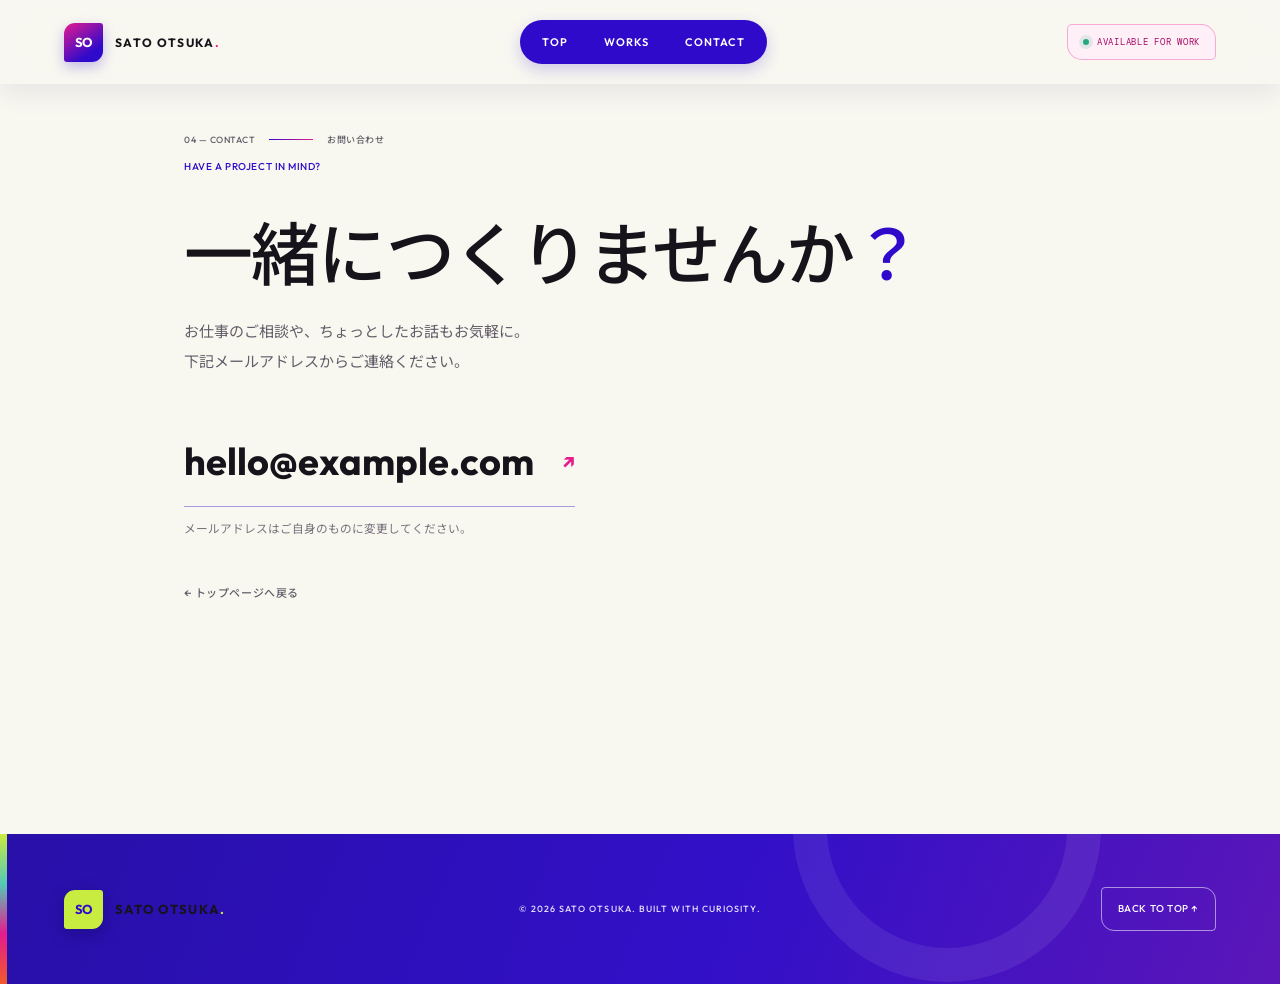
==== contact.html @ aab1e9a5 "newest" ====
<!DOCTYPE html><html lang="ja"><head><meta charset="UTF-8"><meta name="viewport" content="width=device-width, initial-scale=1.0"><meta name="theme-color" content="#111212"><meta name="description" content="SATO OTSUKAへのお問い合わせ。"><title>CONTACT — SATO OTSUKA</title><link rel="preconnect" href="https://fonts.googleapis.com"><link rel="preconnect" href="https://fonts.gstatic.com" crossorigin><link href="https://fonts.googleapis.com/css2?family=Outfit:wght@300;400;500;600;700&family=DM+Mono:wght@400;500&family=Manrope:wght@400;500;600;700;800&family=Noto+Sans+JP:wght@300;400;500;600;700&display=swap" rel="stylesheet"><link rel="stylesheet" href="style.css"><script src="script.js" defer></script><link rel="icon" type="image/svg+xml" href="favicon.svg"></head><body class="subpage" id="top"><header class="topbar"><a class="brand" href="index.html"><span class="brand-icon" aria-hidden="true">SO</span><span>SATO OTSUKA<span class="brand-dot">.</span></span></a><nav aria-label="メインナビゲーション"><a href="index.html#top">TOP</a><a href="works.html">WORKS</a><a href="contact.html" aria-current="page">CONTACT</a></nav><a class="availability" href="contact.html"><i></i> AVAILABLE FOR WORK</a><button class="menu-toggle" aria-label="メニューを開く" aria-expanded="false"><span></span><span></span></button></header><main><section class="contact-page section-pad"><div class="section-kicker"><span>04 — CONTACT</span><span class="kicker-line"></span><span>お問い合わせ</span></div><p class="eyebrow">HAVE A PROJECT IN MIND?</p><h1>一緒につくりませんか<span class="accent-word">？</span></h1><p class="sub-lead">お仕事のご相談や、ちょっとしたお話もお気軽に。<br>下記メールアドレスからご連絡ください。</p><a class="contact-email" href="mailto:hello@example.com">hello@example.com <span>↗</span></a><small class="contact-note">メールアドレスはご自身のものに変更してください。</small><a class="back-link" href="index.html">← トップページへ戻る</a></section></main><footer><a class="brand" href="index.html"><span class="brand-icon" aria-hidden="true">SO</span><span>SATO OTSUKA<span class="brand-dot">.</span></span></a><p>© <span id="year">2026</span> SATO OTSUKA. BUILT WITH CURIOSITY.</p><a class="back-top" href="#top">BACK TO TOP ↑</a></footer></body></html>
---- style.css ----
@charset "UTF-8";

:root {
  --ink: #111212;
  --paper: #f3f2ee;
  --muted: #858784;
  --line: rgba(255, 255, 255, 0.14);
  --lime: #b7d85a;
  --mono: "DM Mono", monospace;
  --sans: "Manrope", "Noto Sans JP", sans-serif;
}

* {
  box-sizing: border-box;
}

html {
  scroll-behavior: smooth;
  scroll-padding-top: 88px;
}

body {
  margin: 0;
  background: var(--ink);
  color: #f5f4f0;
  font-family: var(--sans);
  font-size: 14px;
  -webkit-font-smoothing: antialiased;
}

a {
  color: inherit;
  text-decoration: none;
}

button {
  font: inherit;
}

.loader {
  position: fixed;
  inset: 0;
  z-index: 20;
  background: #101111;
  display: flex;
  flex-direction: column;
  align-items: center;
  justify-content: center;
  transition:
    transform 0.8s cubic-bezier(0.76, 0, 0.24, 1),
    visibility 0.8s;
}

.loader.done {
  transform: translateY(-100%);
  visibility: hidden;
}

.loader-mark {
  font-size: 42px;
  font-weight: 800;
  letter-spacing: -4px;
}

.loader-mark span,
.brand-dot {
  color: var(--lime);
}

.loader-line {
  width: 150px;
  height: 1px;
  background: #383a38;
  margin: 22px 0 14px;
  overflow: hidden;
}

.loader-line i {
  display: block;
  width: 0;
  height: 100%;
  background: var(--lime);
  animation: loadline 1.1s ease forwards;
}

.loader p,
.eyebrow,
.section-kicker,
.hero-meta,
.art-label,
.skill-category,
.skill-level,
footer p,
footer .back-top {
  font-family: var(--mono);
  font-size: 10px;
  letter-spacing: 0.1em;
  color: #929590;
}

@keyframes loadline {
  to {
    width: 100%;
  }
}

.topbar {
  height: 76px;
  padding: 0 5.3%;
  display: flex;
  align-items: center;
  justify-content: space-between;
  border-bottom: 1px solid var(--line);
  position: sticky;
  top: 0;
  background: rgba(17, 18, 18, 0.83);
  backdrop-filter: blur(16px);
  z-index: 10;
}

.brand {
  display: flex;
  align-items: center;
  gap: 11px;
  font-size: 11px;
  font-weight: 700;
  letter-spacing: 0.09em;
}

.brand-icon {
  width: 27px;
  height: 27px;
  display: grid;
  place-items: center;
  border: 1px solid #70736e;
  border-radius: 50%;
  font-family: var(--mono);
  font-size: 13px;
}

.topbar nav {
  display: flex;
  gap: 34px;
}

.topbar nav a {
  font: 10px var(--mono);
  letter-spacing: 0.08em;
  color: #b5b6b2;
  transition: color 0.2s;
}

.topbar nav a:hover,
.text-link:hover {
  color: var(--lime);
}

.availability,
.subpage .availability {
  font: 9px var(--mono);
  letter-spacing: 0.08em;
  color: #c4c6c1;
}

.availability i {
  display: inline-block;
  width: 6px;
  height: 6px;
  margin-right: 8px;
  border-radius: 50%;
  background: #b5d75d;
  box-shadow: 0 0 12px #b5d75d;
}

.menu-toggle {
  display: none;
  background: none;
  border: 0;
}

.hero {
  min-height: 670px;
  height: calc(100svh - 76px);
  max-height: 850px;
  position: relative;
  overflow: hidden;
  display: flex;
  align-items: center;
  padding: 0 10.5%;
}

.hero-grid {
  position: absolute;
  inset: 0 0 0 48%;
  opacity: 0.25;
  background-image:
    linear-gradient(rgba(255, 255, 255, 0.08) 1px, transparent 1px),
    linear-gradient(90deg, rgba(255, 255, 255, 0.08) 1px, transparent 1px);
  background-size: 60px 60px;
  mask-image: linear-gradient(90deg, transparent, black 60%);
}

.hero-copy {
  position: relative;
  z-index: 2;
  width: 55%;
  padding-bottom: 24px;
}

.eyebrow {
  display: flex;
  align-items: center;
  gap: 12px;
  color: #a3a59f;
}

.eyebrow-line {
  width: 26px;
  height: 1px;
  background: var(--lime);
}

h1 {
  font-size: clamp(48px, 7vw, 88px);
  line-height: 1.22;
  letter-spacing: -0.075em;
  margin: 28px 0 20px;
  font-weight: 600;
}

.gradient-text {
  background: linear-gradient(
    110deg,
    #fff 0%,
    #aab2bc 30%,
    #6a8bff 53%,
    #eff5ff 68%,
    #aab0b2 82%,
    #fff
  );
  background-clip: text;
  color: transparent;
  filter: drop-shadow(0 4px 24px #7594ff33);
}

.hero-lead {
  font-size: 14px;
  color: #a4a6a1;
  line-height: 2.1;
  margin: 0 0 30px;
}

.hero-actions {
  display: flex;
  align-items: center;
  gap: 26px;
}

.button {
  min-height: 48px;
  padding: 0 21px;
  display: inline-flex;
  align-items: center;
  justify-content: center;
  gap: 28px;
  font-size: 12px;
  font-weight: 700;
  transition:
    transform 0.25s,
    background 0.25s;
}

.button:hover {
  transform: translateY(-3px);
}

.button-light {
  background: #f1f0eb;
  color: #151616;
}

.button span,
.arrow-link span,
.all-works span {
  font-size: 16px;
}

.text-link {
  font-size: 11px;
  color: #d3d4cf;
}

.text-link span {
  margin-left: 8px;
  color: var(--lime);
}

.hero-meta {
  display: flex;
  align-items: center;
  gap: 15px;
  margin-top: 75px;
  font-size: 8px;
}

.meta-rule {
  height: 1px;
  width: 34px;
  background: #4e504d;
}

.hero-meta b {
  color: var(--lime);
  font-size: 14px;
  margin-left: 6px;
}

.hero-art {
  position: absolute;
  right: 8%;
  top: 50%;
  transform: translateY(-50%);
  width: min(42vw, 520px);
  height: min(42vw, 520px);
  min-width: 340px;
  min-height: 340px;
}

.chrome-sphere {
  position: absolute;
  inset: 16%;
  border-radius: 48% 52% 51% 49%;
  background: radial-gradient(
    ellipse at 31% 23%,
    #fff 0,
    #dbe2e9 5%,
    #64707b 10%,
    #20272c 18%,
    #7c8792 25%,
    #f6f7f4 28%,
    #77848b 31%,
    #252a2c 39%,
    #111516 47%,
    #737c80 51%,
    #e9e9e3 55%,
    #7f8989 58%,
    #222827 67%,
    #080a0a 74%,
    #4f5b62 79%,
    #d2d9dc 85%,
    #525e68 92%,
    #101415 100%
  );
  box-shadow:
    inset -28px -35px 56px #000b,
    inset 12px 8px 20px #fff8,
    0 30px 90px #000b,
    0 0 90px #7d94cc26;
  transform: rotate(-18deg);
  animation: float 7s ease-in-out infinite;
}

.sphere-shine {
  position: absolute;
  left: 12%;
  top: 13%;
  width: 42%;
  height: 11%;
  border-radius: 50%;
  background: linear-gradient(90deg, transparent, #fff, transparent);
  filter: blur(8px);
  transform: rotate(-24deg);
}

.sphere-shadow {
  position: absolute;
  width: 62%;
  height: 28%;
  left: 20%;
  bottom: 14%;
  background: #030404;
  filter: blur(24px);
  border-radius: 50%;
}

.sphere-glint {
  position: absolute;
  left: 22%;
  top: 29%;
  width: 18%;
  height: 4%;
  background: #fff;
  filter: blur(8px);
  border-radius: 50%;
  transform: rotate(-35deg);
}

.orbit {
  position: absolute;
  inset: 7%;
  border: 1px solid #dbe3f036;
  border-radius: 50%;
  transform: rotate(-32deg) scaleY(0.45);
}

.orbit-two {
  inset: 20%;
  transform: rotate(54deg) scaleY(0.5);
  border-color: #c7dc8540;
}

.art-label {
  position: absolute;
  font-size: 8px;
}

.art-label span {
  color: #747872;
}

.label-top {
  top: 13%;
  left: 3%;
}

.label-bottom {
  bottom: 14%;
  right: 0;
  line-height: 1.7;
  color: #e9eae6;
}

.label-bottom span {
  color: var(--lime);
  font-size: 18px;
  margin-left: 8px;
}

.art-cross {
  position: absolute;
  right: 12%;
  top: 22%;
  color: var(--lime);
  font-size: 18px;
}

.hero-index {
  position: absolute;
  right: 5.4%;
  bottom: 38px;
  color: #eee;
  font: 11px var(--mono);
}

.hero-index span {
  color: #686b67;
}

.section-pad {
  padding: 112px 10.5%;
}

.intro {
  background: var(--paper);
  color: #171918;
}

.section-kicker {
  display: flex;
  align-items: center;
  gap: 14px;
  color: #70736e;
  font-size: 9px;
}

.kicker-line {
  height: 1px;
  background: #c5c6c0;
  width: 44px;
}

.intro-layout {
  display: grid;
  grid-template-columns: 1.25fr 0.75fr;
  gap: 8%;
  align-items: end;
  margin-top: 55px;
}

.intro h2,
.skills h2 {
  font-size: clamp(34px, 5vw, 60px);
  letter-spacing: -0.065em;
  line-height: 1.4;
  font-weight: 600;
  margin: 0;
}

.accent-word {
  color: #647f1c;
}

.intro-text {
  max-width: 380px;
  color: #646761;
  line-height: 2.1;
  font-size: 13px;
}

.intro-text p {
  margin: 0 0 22px;
}

.intro-text strong {
  color: #191a18;
}

.arrow-link {
  color: #191a18;
  font-size: 11px;
  font-weight: 700;
  border-bottom: 1px solid #a8aaa2;
  padding-bottom: 10px;
  display: inline-flex;
  gap: 35px;
}

.stats {
  display: flex;
  align-items: flex-end;
  gap: 9%;
  margin-top: 76px;
  padding-top: 25px;
  border-top: 1px solid #d4d5cf;
}

.stats div {
  display: flex;
  flex-direction: column;
  gap: 7px;
}

.stats strong {
  font-size: 36px;
  font-weight: 500;
  letter-spacing: -0.07em;
}

.stats strong span {
  color: #91ae36;
  font-size: 24px;
}

.stats small {
  font: 9px var(--mono);
  letter-spacing: 0.06em;
  color: #777a73;
}

.stats > p {
  font-size: 10px;
  color: #858780;
  line-height: 1.8;
  margin: 0 0 2px auto;
}

.works {
  background: #171919;
}

.section-heading {
  display: flex;
  align-items: end;
  justify-content: space-between;
  margin: 50px 0 32px;
}

.section-heading h2 {
  font-weight: 500;
  letter-spacing: -0.07em;
  font-size: clamp(36px, 5vw, 57px);
  margin: 0;
}

.section-heading .accent-word {
  color: var(--lime);
}

.section-heading p {
  font-size: 11px;
  color: #979a94;
  margin: 0 0 10px;
}

.work-visual {
  position: relative;
  display: block;
  overflow: hidden;
  background: #30343a;
  height: 260px;
  isolation: isolate;
}

.visual-blue {
  background: linear-gradient(130deg, #14295b, #5875e0 52%, #bbc5dc);
}

.visual-pink {
  background: linear-gradient(135deg, #c73970, #e97598 55%, #f5c0c5);
}

.visual-green {
  background: linear-gradient(135deg, #465727, #a3bd54 55%, #d2dcac);
}

.visual-caption {
  position: absolute;
  left: 23px;
  bottom: 20px;
  font-size: 11px;
  line-height: 1.7;
  color: #ffffffd9;
  z-index: 2;
}

.visual-caption small {
  font: 9px var(--mono);
  opacity: 0.72;
}

.visual-number {
  position: absolute;
  top: 20px;
  left: 22px;
  font: 10px var(--mono);
  color: #fff9;
}

.open-icon {
  position: absolute;
  right: 18px;
  top: 17px;
  width: 34px;
  height: 34px;
  border: 1px solid #ffffff8a;
  border-radius: 50%;
  display: grid;
  place-items: center;
  z-index: 4;
  transition:
    background 0.2s,
    color 0.2s;
}

.work-visual:hover .open-icon {
  background: #fff;
  color: #171919;
}

.visual-orbit {
  position: absolute;
  left: 43%;
  top: 50%;
  width: 330px;
  height: 330px;
  border: 1px solid #ffffff72;
  border-radius: 50%;
  transform: translate(-50%, -50%);
}

.visual-shape {
  position: absolute;
  left: 43%;
  top: 50%;
  border-radius: 50%;
  transform: translate(-50%, -50%);
  transition: transform 0.5s;
}

.shape-a {
  width: 210px;
  height: 210px;
  background: radial-gradient(
    circle at 32% 25%,
    #fff,
    #acc6ff 9%,
    #536aa5 18%,
    #111c44 47%,
    #293c73 68%,
    #fff 71%,
    #192448 78%,
    #080d1e
  );
  box-shadow: 0 30px 45px #0b113c99;
}

.shape-b {
  width: 68px;
  height: 68px;
  left: 60%;
  top: 35%;
  background: radial-gradient(
    circle at 30% 25%,
    #fff,
    #adc1ff 14%,
    #1b2547 45%,
    #080b12 75%
  );
  box-shadow: 0 10px 28px #10182d;
}

.work-visual:hover .shape-a {
  transform: translate(-50%, -50%) rotate(10deg) scale(1.06);
}

.visual-window {
  position: absolute;
  left: 50%;
  top: 50%;
  width: 56%;
  height: 65%;
  background: #f4eee9;
  transform: translate(-50%, -50%) rotate(-5deg);
  box-shadow: 0 20px 45px #57183255;
  transition: transform 0.4s;
}

.work-visual:hover .visual-window {
  transform: translate(-50%, -52%) rotate(-1deg);
}

.window-bar {
  height: 23px;
  background: #e9e3dd;
  display: flex;
  gap: 5px;
  align-items: center;
  padding: 0 10px;
}

.window-bar i {
  width: 5px;
  height: 5px;
  border-radius: 50%;
  background: #d3758e;
}

.window-content {
  height: calc(100% - 23px);
  display: grid;
  place-items: center;
  color: #1a1a1a;
  font-weight: 800;
  font-size: clamp(18px, 4vw, 38px);
  line-height: 0.95;
  letter-spacing: -0.08em;
}

.window-star {
  color: #ea3c7a;
  margin-left: 8px;
}

.visual-rings {
  position: absolute;
  inset: 0;
  display: grid;
  place-items: center;
}

.visual-rings i {
  position: absolute;
  width: 190px;
  height: 190px;
  border: 1px solid #f8fce5a8;
  border-radius: 50%;
  transition: transform 0.5s;
}

.visual-rings i:nth-child(2) {
  width: 145px;
  height: 145px;
  border-color: #f7ffd6;
  transform: rotate(45deg) scaleY(0.65);
  background: linear-gradient(135deg, #e8efcf38, #29371721);
}

.visual-rings i:nth-child(3) {
  width: 75px;
  height: 75px;
  background: radial-gradient(
    circle at 30% 20%,
    #f5ffd8,
    #9aaf5c 25%,
    #3f5029 63%,
    #11170c
  );
  box-shadow: 0 14px 30px #26331966;
}

.work-visual:hover .visual-rings i:first-child {
  transform: rotate(30deg) scale(1.1);
}

.work-info {
  padding-top: 16px;
  display: flex;
  align-items: flex-start;
  justify-content: space-between;
  gap: 20px;
}

.work-info h3 {
  font-size: 14px;
  font-weight: 500;
  margin: 0 0 7px;
}

.work-info p {
  font-size: 10px;
  color: #92958f;
  margin: 0;
  line-height: 1.7;
}

.tags {
  display: flex;
  flex-wrap: wrap;
  gap: 5px;
  justify-content: flex-end;
}

.tags span {
  border: 1px solid #404340;
  border-radius: 20px;
  padding: 5px 9px;
  color: #a7aaa4;
  font: 8px var(--mono);
}

.all-works {
  margin: 55px auto 0;
  display: flex;
  justify-content: center;
  gap: 35px;
  align-items: center;
  border: 1px solid #424541;
  width: max-content;
  padding: 15px 22px;
  font-size: 11px;
  transition: background 0.2s;
}

.all-works:hover {
  background: #252826;
}

.all-works span {
  color: var(--lime);
}

.skills {
  background: #efeee9;
  color: #171918;
}

.skills-layout {
  display: grid;
  grid-template-columns: 0.8fr 1.2fr;
  gap: 10%;
  margin-top: 55px;
}

.skills h2 {
  position: sticky;
  top: 120px;
  align-self: start;
}

.skills h2 .accent-word {
  color: #708d25;
}

.skills-note {
  font-size: 11px;
  color: #777a73;
  margin: 0 0 20px;
}

.skill-row {
  display: grid;
  grid-template-columns: 100px 1fr auto;
  align-items: center;
  gap: 12px;
  padding: 18px 0;
  border-top: 1px solid #d4d5ce;
}

.skill-category {
  font-size: 9px;
  color: #62655f;
}

.skill-items {
  font-size: 12px;
}

.skill-items i {
  color: #96ae55;
  font-style: normal;
  padding: 0 5px;
}

.skill-level {
  font-size: 9px;
  color: #8a8d84;
}

.timeline-title {
  font-size: 11px;
  font-weight: 700;
  margin: 42px 0 0;
  padding-bottom: 14px;
  border-bottom: 1px solid #c5c7bf;
}

.timeline > div {
  display: grid;
  grid-template-columns: 130px 1fr;
  padding: 17px 0;
  border-bottom: 1px solid #d4d5ce;
}

.timeline time {
  font: 9px var(--mono);
  color: #75796f;
}

.timeline p {
  font-size: 11px;
  margin: 0;
}

.contact {
  position: relative;
  overflow: hidden;
  background: #d9ed93;
  color: #171919;
  min-height: 460px;
}

.contact .section-kicker {
  color: #596b2c;
}

.contact .kicker-line {
  background: #a6bd62;
}

.contact-inner {
  position: relative;
  z-index: 1;
  text-align: center;
  padding: 58px 0 15px;
}

.contact-inner .eyebrow {
  justify-content: center;
  color: #65743e;
}

.contact h2 {
  font-size: clamp(32px, 5.5vw, 62px);
  letter-spacing: -0.065em;
  margin: 20px 0 12px;
  font-weight: 600;
}

.contact .accent-word {
  color: #647c25;
}

.contact-inner > p:not(.eyebrow) {
  font-size: 12px;
  color: #5e6943;
  margin-bottom: 28px;
}

.contact .button {
  background: #171919;
  color: white;
}

.contact-inner small {
  display: block;
  margin: 13px 0;
  color: #727e52;
  font: 9px var(--mono);
}

.contact-glow {
  position: absolute;
  width: 500px;
  height: 500px;
  border-radius: 50%;
  background: radial-gradient(circle, #fff9d254, transparent 65%);
  left: 50%;
  top: 40%;
  transform: translate(-50%, -50%);
}

.contact-spark {
  position: absolute;
  right: 12%;
  top: 20%;
  font-size: 60px;
  color: #a2ba5b;
  opacity: 0.7;
}

footer {
  min-height: 88px;
  padding: 0 5.3%;
  display: flex;
  align-items: center;
  justify-content: space-between;
  background: #111212;
}

footer p {
  font-size: 8px;
}

footer .back-top {
  font-size: 9px;
}

.reveal {
  opacity: 0;
  transform: translateY(20px);
  transition:
    opacity 0.7s ease,
    transform 0.7s cubic-bezier(0.2, 0.7, 0.2, 1);
}

.reveal.visible {
  opacity: 1;
  transform: translateY(0);
}

.hero-copy .reveal:nth-child(2) {
  transition-delay: 0.08s;
}

.hero-copy .reveal:nth-child(3) {
  transition-delay: 0.16s;
}

.hero-copy .reveal:nth-child(4) {
  transition-delay: 0.23s;
}

.hero-copy .reveal:nth-child(5) {
  transition-delay: 0.3s;
}

@keyframes float {
  0%,
  100% {
    transform: rotate(-18deg) translateY(0);
  }

  50% {
    transform: rotate(-14deg) translateY(-15px);
  }
}

@media (max-width: 800px) {
  .topbar {
    height: 66px;
    padding: 0 6%;
  }

  .topbar nav {
    gap: 18px;
  }

  .availability {
    display: none;
  }

  .hero {
    padding: 0 7%;
    min-height: 640px;
    height: auto;
  }

  .hero-copy {
    width: 70%;
  }

  .hero-art {
    right: -7%;
    opacity: 0.75;
    width: 48vw;
    height: 48vw;
    min-width: 300px;
    min-height: 300px;
  }

  .hero-grid {
    inset: 0 0 0 35%;
  }

  .section-pad {
    padding: 85px 7%;
  }

  .intro-layout {
    gap: 5%;
  }

  .stats {
    gap: 6%;
  }

  .skills-layout {
    gap: 6%;
  }
}

@media (max-width: 600px) {
  html {
    scroll-padding-top: 66px;
  }

  .topbar nav {
    display: none;
    position: absolute;
    left: 0;
    right: 0;
    top: 65px;
    padding: 22px 7%;
    background: #171919;
    border-bottom: 1px solid var(--line);
    flex-direction: column;
    gap: 24px;
  }

  .topbar nav.open {
    display: flex;
  }

  .topbar nav a {
    font-size: 12px;
  }

  .menu-toggle {
    display: flex;
    flex-direction: column;
    gap: 6px;
    padding: 10px;
  }

  .menu-toggle span {
    width: 20px;
    height: 1px;
    background: #eee;
  }

  .hero {
    min-height: 720px;
    align-items: flex-start;
    padding: 100px 7% 0;
  }

  .hero-copy {
    width: 100%;
    z-index: 2;
  }

  .hero h1 {
    font-size: 52px;
  }

  .hero-lead {
    font-size: 12px;
  }

  .hero-art {
    width: 310px;
    height: 310px;
    min-width: 0;
    min-height: 0;
    right: -15px;
    top: auto;
    bottom: 25px;
    transform: none;
    opacity: 0.8;
  }

  .hero-meta {
    margin-top: 43px;
  }

  .hero-index {
    bottom: 24px;
    right: 7%;
  }

  .section-pad {
    padding: 72px 7%;
  }

  .intro-layout,
  .skills-layout {
    grid-template-columns: 1fr;
    gap: 26px;
    margin-top: 38px;
  }

  .intro h2,
  .skills h2 {
    font-size: 40px;
  }

  .intro-text {
    font-size: 12px;
  }

  .stats {
    gap: 0;
    justify-content: space-between;
    margin-top: 48px;
  }

  .stats strong {
    font-size: 29px;
  }

  .stats small {
    font-size: 7px;
  }

  .stats > p {
    display: none;
  }

  .section-heading {
    align-items: flex-start;
    flex-direction: column;
    gap: 8px;
    margin: 38px 0 25px;
  }

  .section-heading h2 {
    font-size: 42px;
  }

  .work-visual {
    height: 270px;
  }

  .work-info {
    flex-direction: column;
    gap: 12px;
  }

  .tags {
    justify-content: flex-start;
  }

  .all-works {
    margin-top: 38px;
  }

  .skills h2 {
    position: static;
  }

  .skill-row {
    grid-template-columns: 78px 1fr auto;
    gap: 6px;
  }

  .skill-items {
    font-size: 10px;
  }

  .timeline > div {
    grid-template-columns: 105px 1fr;
  }

  .contact {
    min-height: 400px;
  }

  .contact-inner {
    padding-top: 50px;
  }

  .contact h2 {
    font-size: 36px;
  }

  .contact-spark {
    right: 7%;
    top: 10%;
    font-size: 38px;
  }

  footer {
    padding: 22px 7%;
    flex-wrap: wrap;
    gap: 12px;
  }

  footer p {
    order: 3;
    width: 100%;
    margin: 0;
  }

  footer .brand {
    font-size: 9px;
  }
}

@media (prefers-reduced-motion: reduce) {
  *,
  *::before,
  *::after {
    scroll-behavior: auto !important;
    animation-duration: 0.01ms !important;
    animation-iteration-count: 1 !important;
    transition-duration: 0.01ms !important;
  }

  .reveal {
    opacity: 1;
    transform: none;
  }
}

/* Orbiting selected work cards */
.orbit-carousel {
  position: relative;
  margin: 0 auto;
  max-width: 1000px;
  padding: 0 0 18px;
}
.orbit-stage {
  height: 470px;
  position: relative;
  perspective: 1100px;
  overflow: hidden;
  touch-action: pan-y;
  isolation: isolate;
}
.orbit-stage::before {
  content: "";
  position: absolute;
  left: 50%;
  top: 49%;
  width: min(72%, 680px);
  aspect-ratio: 1.9;
  border: 1px solid #ffffff13;
  border-radius: 50%;
  transform: translate(-50%, -50%) rotateX(67deg);
  box-shadow: 0 0 60px #8ba6ff0a;
  pointer-events: none;
}
.orbit-stage::after {
  content: "";
  position: absolute;
  left: 50%;
  top: 50%;
  width: 9px;
  height: 9px;
  border-radius: 50%;
  background: #d6e4a1;
  box-shadow: 0 0 26px #c8e785;
  transform: translate(-50%, -50%);
  pointer-events: none;
}
.orbit-card {
  position: absolute;
  left: 50%;
  top: 50%;
  width: clamp(230px, 28vw, 280px);
  margin: 0;
  transform-origin: center center;
  will-change: transform, opacity;
  transition: filter 0.3s;
}
.orbit-card .work-visual {
  height: 250px;
  border: 1px solid #ffffff32;
  box-shadow: 0 20px 50px #0008;
  border-radius: 3px;
}
.orbit-card .work-info {
  min-height: 79px;
  padding: 13px 4px 0;
}
.orbit-card .work-info h3 {
  font-size: 12px;
}
.orbit-card .work-info p {
  max-width: 210px;
  font-size: 9px;
}
.orbit-card .tags {
  gap: 4px;
}
.orbit-card .tags span {
  font-size: 7px;
  padding: 4px 7px;
  background: #17191970;
}
.orbit-card.is-front .work-visual {
  box-shadow:
    0 24px 65px #000b,
    0 0 0 1px #d6e4a144;
}
.orbit-card:not(.is-front) {
  filter: saturate(0.82) brightness(0.78);
}
.orbit-controls {
  display: flex;
  justify-content: center;
  align-items: center;
  gap: 12px;
  position: relative;
  z-index: 4;
}
.orbit-button {
  width: 38px;
  height: 38px;
  border-radius: 50%;
  border: 1px solid #4b4f49;
  background: transparent;
  color: #e8e9e5;
  font-size: 15px;
  cursor: pointer;
  transition:
    background 0.2s,
    color 0.2s,
    border-color 0.2s;
}
.orbit-button:hover,
.orbit-button:focus-visible {
  background: var(--lime);
  border-color: var(--lime);
  color: #151715;
}
.orbit-button:focus-visible {
  outline: 2px solid #fff;
  outline-offset: 3px;
}
.orbit-status {
  min-width: 210px;
  text-align: center;
  color: #d9dbd5;
  font: 10px var(--mono);
  letter-spacing: 0.08em;
}
.orbit-status i {
  color: #777b73;
  font-style: normal;
  padding: 0 6px;
}
.orbit-status b {
  display: block;
  margin-top: 5px;
  font-size: 7px;
  font-weight: 400;
  color: #80847c;
  letter-spacing: 0.1em;
}
.orbit-pause {
  font-size: 12px;
}
@media (max-width: 800px) {
  .orbit-stage {
    height: 445px;
  }
  .orbit-card {
    width: 230px;
  }
  .orbit-card .work-visual {
    height: 220px;
  }
}
@media (max-width: 600px) {
  .orbit-stage {
    height: 390px;
    margin: 0 -6%;
  }
  .orbit-card {
    width: min(68vw, 245px);
  }
  .orbit-card .work-visual {
    height: 205px;
  }
  .orbit-card .work-info {
    min-height: 74px;
    padding-top: 10px;
    display: flex;
    flex-direction: column;
    gap: 7px;
  }
  .orbit-card .tags {
    display: flex;
  }
  .orbit-card .work-info p {
    font-size: 8px;
  }
  .orbit-stage::before {
    width: 90%;
  }
  .orbit-controls {
    gap: 8px;
  }
  .orbit-button {
    width: 34px;
    height: 34px;
  }
  .orbit-status {
    min-width: 160px;
    font-size: 9px;
  }
  .orbit-status b {
    font-size: 6px;
  }
}
@media (prefers-reduced-motion: reduce) {
  .orbit-card {
    will-change: auto;
  }
}

/* Palette refresh: Klein Blue, Citric, Aquamarine, Fuchsia, Tangerine, Black, Gradient */
:root {
  --klein: #3210c8;
  --citric: #c9ef58;
  --aquamarine: #65c9bd;
  --fuchsia: #e83a9b;
  --tangerine: #f26b3a;
  --ink: #17131a;
  --paper: #fbf9f3;
  --lime: var(--citric);
  --line: rgba(23, 19, 26, 0.14);
}

body {
  background: var(--paper);
  color: var(--ink);
}
.topbar {
  background: rgba(251, 249, 243, 0.92);
  border-bottom: 1px solid rgba(50, 16, 200, 0.16);
  color: var(--ink);
}
.brand-icon {
  border-color: var(--klein);
  color: var(--klein);
}
.brand-dot,
.loader-mark span {
  color: var(--fuchsia);
}
.topbar nav a,
.availability {
  color: #55505c;
}
.topbar nav a:hover,
.text-link:hover {
  color: var(--klein);
}
.availability i {
  background: var(--aquamarine);
  box-shadow: 0 0 12px #65c9bd99;
}

.hero {
  min-height: 610px;
  height: min(76svh, 760px);
  background: linear-gradient(
    112deg,
    #f8f7f0 0%,
    #f8f7f0 44%,
    #d9f3e8 73%,
    #c9ef58 130%
  );
  color: var(--ink);
}
.hero::before {
  content: "";
  position: absolute;
  inset: 0 0 auto;
  height: 9px;
  background: linear-gradient(
    90deg,
    var(--klein) 0 17%,
    var(--citric) 17% 34%,
    var(--aquamarine) 34% 51%,
    var(--fuchsia) 51% 68%,
    var(--tangerine) 68% 85%,
    var(--ink) 85%
  );
}
.hero-grid {
  opacity: 0.28;
  background-image:
    linear-gradient(#3210c81a 1px, transparent 1px),
    linear-gradient(90deg, #3210c81a 1px, transparent 1px);
}
.eyebrow,
.hero-lead {
  color: #55505c;
}
.eyebrow-line {
  background: var(--fuchsia);
}
.gradient-text {
  background: linear-gradient(
    100deg,
    var(--klein) 0%,
    #6738d7 28%,
    var(--fuchsia) 57%,
    var(--tangerine) 78%,
    #d29c18 100%
  );
  background-clip: text;
  filter: none;
}
.button-light {
  background: var(--klein);
  color: #fff;
}
.button-light:hover {
  background: var(--fuchsia);
}
.text-link {
  color: #514b58;
}
.text-link span,
.hero-meta b {
  color: var(--fuchsia);
}
.hero-meta,
.hero-index {
  color: #625d68;
}
.meta-rule {
  background: #b8b1c1;
}
.chrome-sphere {
  background: radial-gradient(
    ellipse at 32% 24%,
    #fff9dc 0 6%,
    #f8b26a 12%,
    #f26b3a 23%,
    #e83a9b 41%,
    #672dd0 60%,
    #3210c8 82%,
    #2dd2bd 100%
  );
  box-shadow:
    inset -24px -28px 44px #3210c866,
    inset 12px 8px 20px #fff9,
    0 28px 65px #3210c833,
    0 0 85px #e83a9b33;
}
.sphere-shadow {
  background: #3210c833;
}
.orbit {
  border-color: #3210c844;
}
.orbit-two {
  border-color: #e83a9b55;
}
.art-label {
  color: #514b58;
}
.art-label span {
  color: #77717c;
}
.label-bottom {
  color: var(--klein);
}
.label-bottom span,
.art-cross {
  color: var(--fuchsia);
}
.hero-index span {
  color: #aaa4ae;
}

.section-pad {
  padding-top: 84px;
  padding-bottom: 84px;
}
.intro {
  background: #fffefa;
}
.section-kicker {
  color: #625d68;
}
.kicker-line {
  background: linear-gradient(90deg, var(--klein), var(--fuchsia));
}
.accent-word {
  color: var(--klein);
}
.intro h2 .accent-word,
.skills h2 .accent-word {
  color: var(--fuchsia);
}
.stats {
  border-color: #ddd8e5;
}
.stats strong span {
  color: var(--fuchsia);
}

.works {
  color: #fff;
  background: linear-gradient(135deg, #3210c8 0%, #4720d3 48%, #2810a2 100%);
}
.works .section-kicker,
.section-heading p {
  color: #e1dafa;
}
.works .kicker-line {
  background: var(--citric);
}
.section-heading .accent-word {
  color: var(--citric);
}
.orbit-stage::before {
  border-color: #ffffff55;
  box-shadow: 0 0 70px #e83a9b24;
}
.orbit-stage::after {
  background: var(--citric);
  box-shadow: 0 0 26px var(--citric);
}
.orbit-card .work-visual {
  border-radius: 10px;
}
.orbit-card .work-visual {
  box-shadow: 0 18px 40px #1c0b8066;
}
.orbit-card.is-front .work-visual {
  box-shadow:
    0 22px 54px #1c0b8066,
    0 0 0 2px var(--citric);
}
.orbit-card:not(.is-front) {
  filter: saturate(0.9) brightness(0.88);
}
.orbit-card .tags span {
  background: #3210c899;
  border-color: #ffffff66;
  color: #fff;
}
.orbit-button {
  border-color: #ffffff88;
  color: #fff;
}
.orbit-button:hover,
.orbit-button:focus-visible {
  background: var(--citric);
  border-color: var(--citric);
  color: var(--ink);
}
.orbit-status {
  color: #fff;
}
.orbit-status i,
.orbit-status b {
  color: #d3c9ff;
}
.all-works {
  border-color: #ffffff88;
}
.all-works:hover {
  background: #ffffff1c;
}
.all-works span {
  color: var(--citric);
}

.skills {
  background: #e4f6f1;
}
.skills h2 .accent-word {
  color: var(--klein);
}
.skill-row {
  border-color: #b9dcd5;
}
.skill-items i {
  color: var(--fuchsia);
}
.timeline-title,
.timeline > div {
  border-color: #b9dcd5;
}
.contact {
  background: linear-gradient(
    115deg,
    #c9ef58 0%,
    #c9ef58 38%,
    #83ddd0 72%,
    #65c9bd 100%
  );
}
.contact .section-kicker {
  color: #354719;
}
.contact .kicker-line {
  background: var(--fuchsia);
}
.contact .eyebrow {
  color: #433c4d;
}
.contact .accent-word {
  color: var(--klein);
}
.contact .button {
  background: var(--fuchsia);
  color: #fff;
}
.contact .button:hover {
  background: var(--klein);
}
.contact-spark {
  color: var(--fuchsia);
}
footer {
  background: var(--klein);
  color: #fff;
}
footer .brand-icon {
  color: var(--citric);
  border-color: #ffffff99;
}
footer .brand-dot {
  color: var(--citric);
}
footer p,
footer .back-top {
  color: #e1dafa;
}

@media (max-width: 600px) {
  .topbar nav {
    background: #fbf9f3;
    border-bottom-color: #3210c833;
  }
  .menu-toggle span {
    background: var(--klein);
  }
  .hero {
    height: auto;
    min-height: 700px;
  }
  .section-pad {
    padding-top: 64px;
    padding-bottom: 64px;
  }
}

/* Clearer typography, stronger palette, and scan-friendly content cards */
:root {
  --display: "Outfit", "Noto Sans JP", sans-serif;
  --sans: "Outfit", "Noto Sans JP", sans-serif;
  --klein: #2f0acb;
  --fuchsia: #e51b8e;
  --tangerine: #f05b28;
  --aquamarine: #54c9b6;
  --citric: #c8ec3f;
}
body {
  font-family: var(--sans);
  font-weight: 400;
  line-height: 1.75;
}
h1,
h2,
.contact h2,
.section-heading h2,
.subpage .sub-hero h1,
.subpage .detail-page h1,
.subpage .contact-page h1,
.detail-columns h2,
.works-list-card .work-info h2 {
  font-family: var(--display);
  font-weight: 500;
  letter-spacing: -0.025em;
  line-height: 1.22;
}
h1,
.subpage h1 {
  font-size-adjust: from-font;
}
.hero h1 {
  font-weight: 500;
}
.hero .gradient-text {
  background-image: linear-gradient(
    100deg,
    #2f0acb 0%,
    #8f1de0 35%,
    #e51b8e 68%,
    #f05b28 100%
  );
}
.works {
  background: linear-gradient(125deg, #2f0acb 0%, #3510c8 58%, #5412ba 100%);
}
.works::before {
  content: "";
  display: block;
  position: absolute;
  inset: auto 0 0;
  height: 8px;
  background: linear-gradient(
    90deg,
    var(--citric) 0 25%,
    var(--aquamarine) 25% 50%,
    var(--fuchsia) 50% 75%,
    var(--tangerine) 75%
  );
}
.works {
  position: relative;
}

.work-grid {
  margin: 22px auto 0;
  max-width: 1120px;
}
.work-grid-inner {
  display: grid;
  grid-template-columns: repeat(3, minmax(0, 1fr));
  align-items: stretch;
  gap: 22px;
  perspective: none;
  overflow: visible;
}
.orbit-card {
  position: relative;
  inset: auto;
  width: auto;
  margin: 0;
  transform: none;
  z-index: auto;
  filter: none !important;
  border-radius: 14px;
  background: #fffefa;
  color: #211a2c;
  overflow: hidden;
  box-shadow: 0 14px 34px #18066c44;
  transition:
    transform 0.22s ease,
    box-shadow 0.22s ease;
}
.orbit-card:hover {
  box-shadow: 0 20px 42px #18066c66;
}
.orbit-card .work-visual,
.orbit-card.work-large .work-visual {
  height: auto;
  aspect-ratio: 1.35;
  border: 0;
  border-radius: 0;
  box-shadow: none;
}
.orbit-card .work-info {
  min-height: 158px;
  padding: 17px 18px 18px;
  display: flex;
  flex-direction: column;
  justify-content: space-between;
  gap: 14px;
}
.orbit-card .work-info h3 {
  margin: 0 0 6px;
  color: #251a37;
  font: 600 17px/1.4 var(--sans);
}
.orbit-card .work-info p {
  max-width: none;
  color: #5e5867;
  font-size: 12px;
  line-height: 1.7;
}
.orbit-card .tags {
  justify-content: flex-start;
}
.orbit-card .tags span {
  background: #eeeaff;
  border: 0;
  color: var(--klein);
  font: 600 10px var(--sans);
  padding: 5px 9px;
}
.visual-caption {
  font: 600 12px var(--sans);
  letter-spacing: 0.08em;
}
.all-works {
  margin-top: 26px;
  border-radius: 7px;
  background: #ffffff12;
}

.skills {
  background: #e4f6f1;
}
.skills-content {
  display: grid;
  gap: 14px;
}
.skills-note {
  margin: 0 0 4px;
  font-size: 13px;
}
.skill-list {
  display: grid;
  grid-template-columns: repeat(2, minmax(0, 1fr));
  gap: 12px;
}
.skill-card {
  min-width: 0;
  padding: 17px;
  border-radius: 12px;
  background: #fffefa;
  border: 1px solid #c4e8df;
  box-shadow: 0 7px 18px #247b6b12;
}
.skill-card-primary {
  border-top: 4px solid var(--klein);
}
.skill-card-secondary {
  border-top: 4px solid var(--fuchsia);
}
.skill-card-tertiary {
  grid-column: 1 / -1;
  border-top: 4px solid var(--tangerine);
}
.skill-card-head {
  display: flex;
  align-items: center;
  justify-content: space-between;
  gap: 8px;
}
.skill-card .skill-category {
  color: #55505c;
  font-size: 9px;
  letter-spacing: 0.07em;
}
.skill-card .skill-level {
  flex: 0 0 auto;
  padding: 4px 8px;
  border-radius: 99px;
  background: #e4f6f1;
  color: #17695d;
  font: 600 9px var(--sans);
  letter-spacing: 0;
}
.skill-card h3 {
  margin: 13px 0 10px;
  color: #211a2c;
  font: 600 16px/1.4 var(--sans);
}
.skill-tags {
  display: flex;
  flex-wrap: wrap;
  gap: 7px;
}
.skill-tags span {
  padding: 6px 10px;
  border-radius: 6px;
  background: #f1efff;
  color: #3510a8;
  font-size: 11px;
  font-weight: 500;
  line-height: 1.3;
}
.skill-card-secondary .skill-tags span {
  background: #fff0f8;
  color: #a60c64;
}
.skill-card-tertiary .skill-tags span {
  background: #fff1e9;
  color: #a63c12;
}
.timeline-title {
  margin-top: 16px;
}
.timeline > div {
  padding: 13px 0;
}
.timeline p {
  line-height: 1.7;
}

@media (max-width: 800px) {
  .work-grid-inner {
    grid-template-columns: repeat(2, minmax(0, 1fr));
    gap: 16px;
  }
  .orbit-card:last-child {
    grid-column: 1 / -1;
    width: calc(50% - 8px);
    justify-self: center;
  }
  .skills-layout {
    grid-template-columns: 1fr;
    gap: 22px;
  }
}
@media (max-width: 600px) {
  .work-grid-inner {
    grid-template-columns: 1fr;
    gap: 14px;
  }
  .orbit-card:last-child {
    grid-column: auto;
    width: auto;
  }
  .orbit-card .work-visual,
  .orbit-card.work-large .work-visual {
    aspect-ratio: 1.55;
  }
  .orbit-card .work-info {
    min-height: 0;
    padding: 14px;
  }
  .skill-list {
    grid-template-columns: 1fr;
  }
  .skill-card-tertiary {
    grid-column: auto;
  }
  .skill-card {
    padding: 15px;
  }
  .skill-card-head {
    align-items: flex-start;
  }
  .skill-card .skill-category {
    font-size: 8px;
  }
}

/* Standalone portfolio pages */
.subpage {
  min-height: 100vh;
  background: #f8f7f0;
  color: var(--ink);
}
.subpage main {
  min-height: calc(100vh - 150px);
}
.subpage .topbar {
  background: rgba(248, 247, 240, 0.9);
  border-color: #3210c822;
}
.subpage .brand,
.subpage .topbar nav a,
.subpage .availability {
  color: var(--ink);
}
.subpage .sub-hero {
  padding-top: 74px;
  padding-bottom: 45px;
}
.subpage .sub-hero .section-kicker,
.subpage .detail-page .section-kicker,
.subpage .contact-page .section-kicker {
  color: #625d68;
}
.subpage .sub-hero h1,
.subpage .detail-page h1,
.subpage .contact-page h1 {
  margin: 30px 0 18px;
  font-size: clamp(42px, 7vw, 78px);
  line-height: 1.2;
  letter-spacing: -0.06em;
}
.subpage .sub-lead {
  color: #625d68;
  line-height: 2;
  font-size: 15px;
}
.works-list {
  padding-top: 25px;
  display: grid;
  grid-template-columns: repeat(2, minmax(0, 1fr));
  gap: 44px 28px;
}
.works-list-card {
  display: block;
  color: var(--ink);
}
.works-list-card .work-visual {
  width: 100%;
  height: auto;
  aspect-ratio: 1.5;
  border-radius: 10px;
  overflow: hidden;
}
.works-list-card .work-info {
  padding: 20px 2px 0;
}
.works-list-card .work-info h2 {
  margin: 0 0 9px;
  font-size: 20px;
}
.works-list-card .work-info p {
  color: #6c6a70;
  line-height: 1.8;
  margin: 0;
}
.works-list-card:hover .work-visual {
  transform: translateY(-5px);
  transition: transform 0.25s ease;
}
.detail-page,
.contact-page {
  max-width: 1180px;
  margin: auto;
  padding-top: 50px;
}
.back-link {
  display: inline-block;
  margin-bottom: 45px;
  color: #625d68;
  font: 11px var(--mono);
}
.back-link:hover {
  color: var(--klein);
}
.detail-page h1 {
  margin-top: 27px;
}
.detail-page .sub-lead {
  margin-bottom: 42px;
}
.detail-visual {
  height: min(58vw, 540px);
  min-height: 280px;
  position: relative;
  overflow: hidden;
  border-radius: 12px;
}
.detail-visual .visual-number {
  position: absolute;
  right: 28px;
  bottom: 22px;
}
.detail-columns {
  display: grid;
  grid-template-columns: 1fr 1fr;
  gap: 70px;
  padding: 70px 0 55px;
}
.detail-columns .eyebrow,
.contact-page .eyebrow {
  color: var(--klein);
}
.detail-columns h2 {
  margin: 12px 0 16px;
  font-size: 26px;
}
.detail-columns p:not(.eyebrow) {
  color: #625d68;
  line-height: 2;
  margin: 0;
}
.detail-meta {
  display: grid;
  grid-template-columns: repeat(3, 1fr);
  border-top: 1px solid #3210c833;
  border-bottom: 1px solid #3210c833;
  padding: 25px 0;
  gap: 20px;
}
.detail-meta div {
  display: grid;
  gap: 10px;
}
.detail-meta small {
  color: #77717c;
  font: 10px var(--mono);
  letter-spacing: 0.12em;
}
.detail-meta span {
  font-size: 13px;
}
.detail-nav {
  display: flex;
  justify-content: space-between;
  padding: 30px 0 10px;
}
.detail-nav a {
  font-size: 13px;
}
.detail-nav span {
  color: var(--fuchsia);
  margin-left: 8px;
}
.contact-page {
  min-height: 650px;
  padding-top: 75px;
}
.contact-page h1 {
  margin: 35px 0 16px;
}
.contact-email {
  display: inline-flex;
  align-items: center;
  gap: 28px;
  margin-top: 36px;
  padding-bottom: 12px;
  border-bottom: 1px solid #3210c866;
  font-size: clamp(22px, 4vw, 38px);
  font-weight: 700;
}
.contact-email span {
  color: var(--fuchsia);
  font-size: 20px;
}
.contact-note {
  display: block;
  margin-top: 12px;
  color: #77717c;
}
.contact-page .back-link {
  display: block;
  margin-top: 85px;
}
@media (max-width: 700px) {
  .works-list {
    grid-template-columns: 1fr;
    gap: 35px;
  }
  .detail-columns {
    grid-template-columns: 1fr;
    gap: 35px;
    padding: 48px 0 38px;
  }
  .detail-meta {
    grid-template-columns: 1fr;
  }
  .subpage .sub-hero {
    padding-top: 55px;
  }
  .detail-page,
  .contact-page {
    padding-top: 35px;
  }
  .detail-page .back-link {
    margin-bottom: 35px;
  }
}

/* Compact layout, image-ready hero, and bold display type */
:root {
  --display: "Outfit", "Noto Sans JP", sans-serif;
  /* Replace this path with the hero image you add to your project. */
  --hero-image: url("images/hero.jpg");
}

h1,
h2,
.contact h2,
.section-heading h2,
.subpage .sub-hero h1,
.subpage .detail-page h1,
.subpage .contact-page h1,
.detail-columns h2,
.works-list-card .work-info h2 {
  font-family: var(--display);
  font-weight: 400;
  letter-spacing: -0.045em;
}

.hero {
  min-height: 510px;
  height: min(68svh, 680px);
  background-color: #f8f7f0;
  background-image:
    linear-gradient(
      90deg,
      #f8f7f0f2 0%,
      #f8f7f0d9 38%,
      #f8f7f066 72%,
      #f8f7f033 100%
    ),
    var(--hero-image);
  background-position: center, center;
  background-size: cover;
  background-repeat: no-repeat;
}
.hero-copy {
  width: 62%;
  padding-bottom: 8px;
}
.hero h1 {
  margin: 12px 0 16px;
  font-size: clamp(44px, 6.1vw, 76px);
  line-height: 1.35;
}
.hero-lead {
  line-height: 1.8;
  margin-bottom: 20px;
}
.hero-meta {
  margin-top: 38px;
}
.hero-art {
  display: none;
}

.section-pad {
  padding-top: 58px;
  padding-bottom: 58px;
}
.intro {
  position: relative;
  overflow: hidden;
}
.intro-art {
  display: block;
  width: 260px;
  height: 260px;
  min-width: 0;
  min-height: 0;
  right: 5%;
  top: 14%;
  transform: none;
  opacity: 0.18;
  pointer-events: none;
}
.intro-art .art-label {
  font-size: 7px;
}
.intro-art .label-bottom {
  color: var(--klein);
}
.intro-layout,
.skills-layout {
  margin-top: 32px;
}
.intro h2,
.skills h2 {
  font-size: clamp(32px, 4.5vw, 52px);
  line-height: 1.28;
}
.stats {
  margin-top: 42px;
}
.section-heading {
  margin: 34px 0 22px;
}
.orbit-stage {
  height: 400px;
}
.orbit-card .work-visual,
.orbit-card.work-large .work-visual {
  height: 220px;
}
.all-works {
  margin-top: 32px;
}
.skills-layout {
  gap: 7%;
}
.timeline-title {
  margin-top: 28px;
}
.contact {
  min-height: 360px;
}
.contact-inner {
  padding-top: 32px;
}
.contact h2 {
  margin: 12px 0;
}
.detail-columns {
  gap: 48px;
  padding: 48px 0 38px;
}
.detail-page .sub-lead {
  margin-bottom: 28px;
}
.contact-page {
  min-height: 480px;
  padding-top: 48px;
}
.contact-page .back-link {
  margin-top: 44px;
}
.works-list {
  gap: 30px 24px;
}
.works-list-card .work-info {
  padding-top: 14px;
}

@media (max-width: 800px) {
  .section-pad {
    padding-top: 48px;
    padding-bottom: 48px;
  }
  .intro-art {
    right: -3%;
    opacity: 0.12;
  }
  .orbit-stage {
    height: 385px;
  }
}
@media (max-width: 600px) {
  .hero {
    min-height: 620px;
    height: auto;
    background-position:
      center,
      58% center;
  }
  .hero-copy {
    width: 100%;
  }
  .hero h1 {
    font-size: 46px;
  }
  .hero-meta {
    margin-top: 28px;
  }
  .section-pad {
    padding-top: 42px;
    padding-bottom: 42px;
  }
  .intro-art {
    width: 190px;
    height: 190px;
    top: 12%;
    right: -10%;
    opacity: 0.1;
  }
  .intro-layout,
  .skills-layout {
    margin-top: 26px;
  }
  .stats {
    margin-top: 32px;
  }
  .section-heading {
    margin: 28px 0 18px;
  }
  .orbit-stage {
    height: 350px;
  }
  .contact {
    min-height: 330px;
  }
  .contact-inner {
    padding-top: 24px;
  }
}

/* Final type overrides after the legacy responsive rules */
:root {
  --display: "Outfit", "Noto Sans JP", sans-serif;
  --sans: "Outfit", "Noto Sans JP", sans-serif;
}
body {
  font-family: var(--sans);
  font-weight: 400;
}
h1,
h2,
.contact h2,
.section-heading h2,
.subpage .sub-hero h1,
.subpage .detail-page h1,
.subpage .contact-page h1,
.detail-columns h2,
.works-list-card .work-info h2 {
  font-family: var(--display);
  font-weight: 500;
  letter-spacing: -0.025em;
}
.topbar nav a,
.availability,
.loader p,
.eyebrow,
.section-kicker,
.hero-meta,
.art-label,
.skill-category,
.skill-level,
footer p,
footer .back-top,
.back-link,
.detail-meta small {
  font-family: var(--sans);
  font-weight: 500;
  letter-spacing: 0.055em;
}

/* High-impact shared header and footer */
.topbar {
  height: 84px;
  padding: 0 5%;
  border: 0;
  background: rgba(250, 248, 241, 0.96);
  box-shadow: 0 8px 28px #24105c14;
  position: sticky;
}
.topbar::after {
  content: "";
  position: absolute;
  inset: auto 0 0;
  height: 5px;
  background: linear-gradient(
    90deg,
    var(--klein) 0 28%,
    var(--fuchsia) 28% 53%,
    var(--tangerine) 53% 76%,
    var(--citric) 76% 100%
  );
}
.brand {
  gap: 12px;
  font-size: 12px;
  font-weight: 700;
  letter-spacing: 0.11em;
}
.brand-icon {
  width: 39px;
  height: 39px;
  border: 0;
  border-radius: 11px 3px 11px 3px;
  background: linear-gradient(145deg, var(--fuchsia), var(--klein) 74%);
  box-shadow: 0 5px 13px #3210c844;
  color: #fff;
  font: 600 18px var(--display);
}
.topbar nav {
  gap: 4px;
  padding: 6px;
  border-radius: 999px;
  background: var(--klein);
  box-shadow: 0 6px 16px #3210c833;
}
.topbar nav a,
.subpage .topbar nav a {
  padding: 9px 16px;
  border-radius: 999px;
  color: #fff;
  font: 600 11px var(--sans);
  letter-spacing: 0.08em;
  transition:
    background 0.2s ease,
    color 0.2s ease,
    transform 0.2s ease;
}
.topbar nav a:hover,
.subpage .topbar nav a:hover {
  color: var(--ink);
  background: var(--citric);
  transform: translateY(-1px);
}
.availability {
  display: inline-flex;
  align-items: center;
  padding: 11px 15px;
  border: 1px solid #e51b8e55;
  border-radius: 5px 15px 5px 15px;
  background: #fff0f8;
  color: #a60c64;
  font: 600 10px var(--sans);
  letter-spacing: 0.06em;
  transition:
    transform 0.2s,
    background 0.2s;
}
.availability:hover {
  transform: translateY(-2px);
  background: #ffe1f1;
}
.availability i {
  background: #25a77f;
  box-shadow: 0 0 0 4px #25a77f22;
}
.menu-toggle {
  border-radius: 9px;
  background: var(--klein);
  padding: 12px;
}
.menu-toggle span {
  background: #fff;
}
footer {
  position: relative;
  min-height: 150px;
  padding: 30px 5%;
  display: grid;
  grid-template-columns: 1fr auto 1fr;
  gap: 20px;
  align-items: center;
  overflow: hidden;
  background: linear-gradient(112deg, #2810a8 0%, #3210c8 57%, #5b16b8 100%);
}
footer::before {
  content: "";
  position: absolute;
  width: 240px;
  height: 240px;
  right: 14%;
  top: -160px;
  border: 34px solid #ffffff13;
  border-radius: 50%;
  pointer-events: none;
}
footer::after {
  content: "";
  position: absolute;
  inset: 0 auto 0 0;
  width: 7px;
  background: linear-gradient(
    var(--citric),
    var(--aquamarine),
    var(--fuchsia),
    var(--tangerine)
  );
}
footer .brand,
footer p,
footer .back-top {
  position: relative;
  z-index: 1;
}
footer .brand {
  color: #fff;
  font-size: 13px;
}
footer .brand-icon {
  background: var(--citric);
  color: var(--klein);
  box-shadow: 0 5px 15px #10045c66;
}
footer .brand-dot {
  color: var(--citric);
}
footer p {
  margin: 0;
  color: #e8e2ff;
  text-align: center;
  font-size: 9px;
  letter-spacing: 0.12em;
}
footer .back-top {
  justify-self: end;
  padding: 12px 16px;
  border: 1px solid #ffffff88;
  border-radius: 4px 13px 4px 13px;
  color: #fff;
  font-size: 10px;
  transition:
    background 0.2s,
    color 0.2s;
}
footer .back-top:hover {
  background: var(--citric);
  color: var(--klein);
}

@media (max-width: 800px) {
  .topbar {
    padding: 0 4%;
  }
  .topbar nav a {
    padding: 8px 11px;
  }
  .availability {
    display: inline-flex;
    padding: 10px;
    font-size: 9px;
  }
}
@media (max-width: 600px) {
  .topbar {
    height: 70px;
    padding: 0 5%;
  }
  .topbar nav {
    top: 70px;
    padding: 20px 6%;
    border-radius: 0;
    background: var(--klein);
  }
  .topbar nav a,
  .subpage .topbar nav a {
    padding: 11px 14px;
  }
  .availability {
    margin-left: auto;
    margin-right: 8px;
    padding: 8px 9px;
    font-size: 8px;
  }
  .brand {
    font-size: 10px;
    gap: 8px;
  }
  .brand-icon {
    width: 33px;
    height: 33px;
  }
  footer {
    min-height: 0;
    padding: 27px 7% 22px;
    grid-template-columns: 1fr auto;
    row-gap: 18px;
  }
  footer p {
    grid-column: 1 / -1;
    grid-row: 2;
    text-align: left;
    font-size: 8px;
  }
  footer .back-top {
    grid-column: 2;
    grid-row: 1;
    padding: 10px 12px;
  }
}

/* Left-side 3D disk carousel with a readable detail column */
.availability,
.subpage .availability {
  color: #a60c64;
}
.work-showcase {
  display: grid;
  grid-template-columns: minmax(0, 1.08fr) minmax(280px, 0.92fr);
  align-items: center;
  gap: clamp(28px, 5vw, 72px);
  max-width: 1180px;
  margin: 12px auto 0;
}
.work-carousel {
  min-width: 0;
}
.work-carousel-stage {
  position: relative;
  height: 390px;
  perspective: 1200px;
  transform-style: preserve-3d;
  overflow: hidden;
  isolation: isolate;
}
.work-carousel-stage::before {
  content: "";
  position: absolute;
  left: 50%;
  top: 51%;
  width: min(86%, 470px);
  aspect-ratio: 1.65;
  border: 1px solid #ffffff55;
  border-radius: 50%;
  transform: translate(-50%, -50%) rotateX(68deg);
  box-shadow:
    0 0 65px #e51b8e33,
    inset 0 0 35px #ffffff16;
  pointer-events: none;
}
.work-carousel-stage .orbit-card {
  position: absolute;
  left: 50%;
  top: 50%;
  width: min(76%, 340px);
  margin: 0;
  transform-style: preserve-3d;
  backface-visibility: hidden;
  transition:
    opacity 0.35s ease,
    box-shadow 0.35s ease;
  box-shadow: 0 18px 42px #14085f66;
}
.work-carousel-stage .orbit-card.is-front {
  box-shadow:
    0 23px 48px #14085f88,
    0 0 0 2px var(--citric);
}
.work-carousel-stage .orbit-card .work-visual {
  display: block;
  aspect-ratio: 1.25;
}
.work-carousel-stage .orbit-card .work-info {
  display: none;
}
.work-carousel-stage .orbit-card .visual-number {
  top: 16px;
  left: 17px;
}
.carousel-controls {
  display: flex;
  align-items: center;
  justify-content: center;
  gap: 20px;
  margin-top: 10px;
}
.carousel-controls button {
  width: 43px;
  height: 43px;
  border: 1px solid #ffffff88;
  border-radius: 50%;
  background: #ffffff12;
  color: #fff;
  font-size: 18px;
  cursor: pointer;
  transition:
    background 0.2s,
    color 0.2s,
    transform 0.2s;
}
.carousel-controls button:hover {
  transform: scale(1.08);
  background: var(--citric);
  color: var(--klein);
}
.carousel-count {
  min-width: 70px;
  color: #fff;
  text-align: center;
  font: 600 13px var(--sans);
  letter-spacing: 0.08em;
}
.carousel-count i {
  padding: 0 7px;
  color: #c7baff;
  font-style: normal;
}
.work-detail-panel {
  position: relative;
  padding: clamp(24px, 4vw, 42px);
  border-radius: 5px 24px 5px 24px;
  background: #fffefa;
  color: #211a2c;
  box-shadow: 0 22px 48px #18066c55;
  overflow: hidden;
}
.work-detail-panel::before {
  content: "";
  position: absolute;
  inset: 0 auto 0 0;
  width: 7px;
  background: linear-gradient(
    var(--citric),
    var(--aquamarine),
    var(--fuchsia),
    var(--tangerine)
  );
}
.work-detail-panel .eyebrow {
  margin: 0 0 22px;
  color: var(--klein);
  font-size: 10px;
  font-weight: 700;
}
.detail-number {
  float: right;
  color: var(--fuchsia);
  font: 700 14px var(--sans);
}
.work-detail-panel h3 {
  margin: 0 0 15px;
  color: var(--klein);
  font: 500 clamp(24px, 3vw, 34px)/1.35 var(--display);
}
.work-detail-panel .detail-description {
  margin: 0;
  color: #5e5867;
  font-size: 14px;
  line-height: 1.9;
}
.detail-tags {
  display: flex;
  flex-wrap: wrap;
  gap: 8px;
  margin-top: 24px;
}
.detail-tags span {
  padding: 6px 10px;
  border-radius: 5px;
  background: #eeeaff;
  color: var(--klein);
  font-size: 11px;
  font-weight: 600;
}
.detail-link {
  display: inline-flex;
  align-items: center;
  gap: 28px;
  margin-top: 30px;
  padding-bottom: 9px;
  border-bottom: 2px solid var(--fuchsia);
  color: #2810a8;
  font-size: 12px;
  font-weight: 700;
}
.detail-link span {
  color: var(--fuchsia);
  font-size: 17px;
}
@media (max-width: 800px) {
  .work-showcase {
    grid-template-columns: minmax(0, 1fr) minmax(245px, 0.9fr);
    gap: 20px;
  }
  .work-carousel-stage {
    height: 330px;
  }
  .work-carousel-stage .orbit-card {
    width: 82%;
  }
  .work-detail-panel {
    padding: 24px 21px 24px 26px;
  }
}
@media (max-width: 600px) {
  .work-showcase {
    grid-template-columns: 1fr;
    gap: 22px;
  }
  .work-carousel-stage {
    height: 320px;
  }
  .work-carousel-stage .orbit-card {
    width: min(77%, 300px);
  }
  .work-detail-panel {
    padding: 24px 22px 24px 28px;
  }
  .work-detail-panel h3 {
    font-size: 26px;
  }
  .work-detail-panel .detail-description {
    font-size: 13px;
  }
}
@media (prefers-reduced-motion: reduce) {
  .work-carousel-stage .orbit-card,
  .carousel-controls button {
    transition: none;
  }
}
.work-carousel-stage::before {
  left: 15%;
  top: 7%;
  width: 76%;
  height: 86%;
  aspect-ratio: auto;
  border: 0;
  border-radius: 6px 20px 20px 6px;
  background: linear-gradient(
    90deg,
    #10064f 0 4%,
    #c6b9ff 4.5% 5.5%,
    #fffdf5 6% 98%,
    #d4ccef 98.5%
  );
  transform: rotate(-3deg);
  box-shadow:
    0 28px 52px #16095755,
    inset 0 0 35px #3210c81a;
}
.work-carousel-stage::after {
  content: "";
  position: absolute;
  z-index: 1;
  left: 11%;
  top: 10%;
  bottom: 10%;
  width: 14px;
  border-radius: 8px 0 0 8px;
  background: linear-gradient(90deg, #10064f, #775ce5 45%, #3210c8);
  box-shadow: 5px 2px 9px #11065077;
  pointer-events: none;
}
.work-carousel-stage .orbit-card {
  visibility: hidden;
  opacity: 0;
  top: 50%;
  left: 50%;
  padding: 11px 11px 15px;
  border-radius: 4px 13px 4px 4px;
  background: #fffefa;
  transform: translate(-50%, -50%);
  transform-origin: left center;
  backface-visibility: hidden;
  box-shadow: 0 14px 32px #1a0b5e55;
  transition:
    transform 0.9s cubic-bezier(0.68, -0.08, 0.24, 1.08),
    opacity 0.65s ease,
    box-shadow 0.4s ease;
}
.work-carousel-stage .orbit-card.is-current,
.work-carousel-stage .orbit-card.is-incoming {
  visibility: visible;
  opacity: 1;
}
.work-carousel-stage .orbit-card.is-current {
  z-index: 3;
}
.work-carousel-stage .orbit-card.is-incoming {
  z-index: 2;
  transform: translate(-50%, -50%) translateX(9px);
  box-shadow: 0 10px 26px #1a0b5e33;
}
.work-carousel-stage .orbit-card.is-turning-forward {
  z-index: 4;
  transform: translate(-50%, -50%) rotateY(-180deg);
}
.work-carousel-stage .orbit-card .work-visual {
  border-radius: 2px;
}
.work-carousel-stage .orbit-card .visual-number {
  color: var(--klein);
}
.carousel-controls button {
  border-radius: 4px 13px 4px 13px;
}
@media (max-width: 600px) {
  .work-carousel-stage {
    height: 290px;
  }
  .work-carousel-stage::before {
    left: 11%;
    width: 83%;
  }
  .work-carousel-stage::after {
    left: 7%;
  }
  .work-carousel-stage .orbit-card {
    width: min(77%, 300px);
  }
}
@media (prefers-reduced-motion: reduce) {
  .work-carousel-stage .orbit-card {
    transition: none;
  }
}

/* Last overrides: edge-to-edge footer on every viewport */
.topbar::after {
  content: none;
  display: none;
}
footer {
  left: 50%;
  width: 100vw;
  max-width: 100vw;
  margin-left: -50vw;
  margin-right: -50vw;
  box-sizing: border-box;
}
.brand-icon { font-family: var(--sans); font-size: 13px; font-weight: 700; letter-spacing: -.12em; padding-right: .12em; }

/* Full-bleed footer and a clean header edge */
.topbar::after {
  content: none;
  display: none;
}
footer {
  position: relative;
  left: 50%;
  width: 100vw;
  max-width: 100vw;
  margin-left: -50vw;
  margin-right: -50vw;
  box-sizing: border-box;
  border: 0;
}

/* Larger page-only carousel, unified forward turn, and full-bleed footer */
html,
body {
  width: 100%;
  max-width: 100%;
  overflow-x: clip;
}
.works.section-pad {
  padding-left: 5%;
  padding-right: 5%;
}
.work-showcase {
  width: 100%;
  max-width: none;
  grid-template-columns: minmax(0, 1.45fr) minmax(280px, 0.55fr);
  gap: clamp(34px, 5vw, 82px);
  margin-top: 8px;
}
.work-carousel-stage {
  height: clamp(460px, 42vw, 650px);
}
.work-carousel-stage::before {
  left: 50%;
  top: 50%;
  width: 94%;
  height: 92%;
  border-radius: 50%;
  background: radial-gradient(
    ellipse at 50% 52%,
    #e51b8e24,
    #c8ec3f12 43%,
    transparent 72%
  );
  transform: translate(-50%, -50%);
  box-shadow: none;
}
.work-carousel-stage::after {
  content: none;
}
.work-carousel-stage .orbit-card {
  width: min(86%, 700px);
  padding: 14px 14px 18px;
}
.work-carousel-stage .orbit-card .work-visual {
  aspect-ratio: 1.35;
}
.work-carousel-stage .orbit-card.is-incoming {
  transform: translate(-50%, -50%);
  opacity: 0.36;
}
.work-carousel-stage .orbit-card.is-turning-forward {
  transform: translate(-50%, -50%) rotateY(-180deg);
}
.work-detail-panel {
  padding: 18px 0 18px 30px;
  border-radius: 0;
  background: transparent;
  box-shadow: none;
  overflow: visible;
  border-left: 3px solid var(--citric);
}
.work-detail-panel::before {
  content: none;
}
.work-detail-panel .eyebrow {
  color: var(--citric);
}
.detail-number {
  color: #ff9bd0;
}
.work-detail-panel h3 {
  color: #fff;
  font-size: clamp(28px, 3vw, 42px);
}
.work-detail-panel .detail-description {
  color: #e1dafa;
  font-size: 15px;
}
.detail-tags span {
  border: 1px solid #ffffff77;
  background: #ffffff10;
  color: #fff;
}
.detail-link {
  margin-top: 32px;
  border-bottom-color: var(--citric);
  color: #fff;
}
.detail-link span {
  color: var(--citric);
}
.carousel-controls {
  margin-top: 14px;
}
.carousel-controls button {
  width: 48px;
  height: 48px;
}
footer {
  display: grid;
  width: 100%;
  max-width: 100%;
  margin: 0;
  box-sizing: border-box;
  grid-template-columns: minmax(0, 1fr) auto minmax(0, 1fr);
}
footer > * {
  min-width: 0;
}
footer p {
  max-width: 100%;
  overflow-wrap: anywhere;
}
@media (max-width: 1000px) {
  .work-showcase {
    grid-template-columns: minmax(0, 1fr);
    gap: 20px;
  }
  .work-carousel-stage {
    height: clamp(420px, 58vw, 580px);
  }
  .work-carousel-stage .orbit-card {
    width: min(78%, 620px);
  }
  .work-detail-panel {
    max-width: 720px;
    margin: 0 auto;
  }
}
@media (max-width: 600px) {
  .works.section-pad {
    padding-left: 6%;
    padding-right: 6%;
  }
  .work-carousel-stage {
    height: 330px;
  }
  .work-carousel-stage .orbit-card {
    width: min(86%, 380px);
    padding: 9px 9px 12px;
  }
  .work-carousel-stage .orbit-card .work-visual {
    aspect-ratio: 1.25;
  }
  .work-detail-panel {
    padding-left: 20px;
  }
  footer {
    grid-template-columns: minmax(0, 1fr) auto;
  }
  footer p {
    overflow-wrap: anywhere;
  }
}
@media (prefers-reduced-motion: reduce) {
  .work-carousel-stage .orbit-card {
    transition: none;
  }
}

/* Final full-bleed footer override */
.topbar::after {
  content: none;
  display: none;
}
footer {
  left: 50%;
  width: 100vw;
  max-width: 100vw;
  margin-left: -50vw;
  margin-right: -50vw;
  box-sizing: border-box;
}
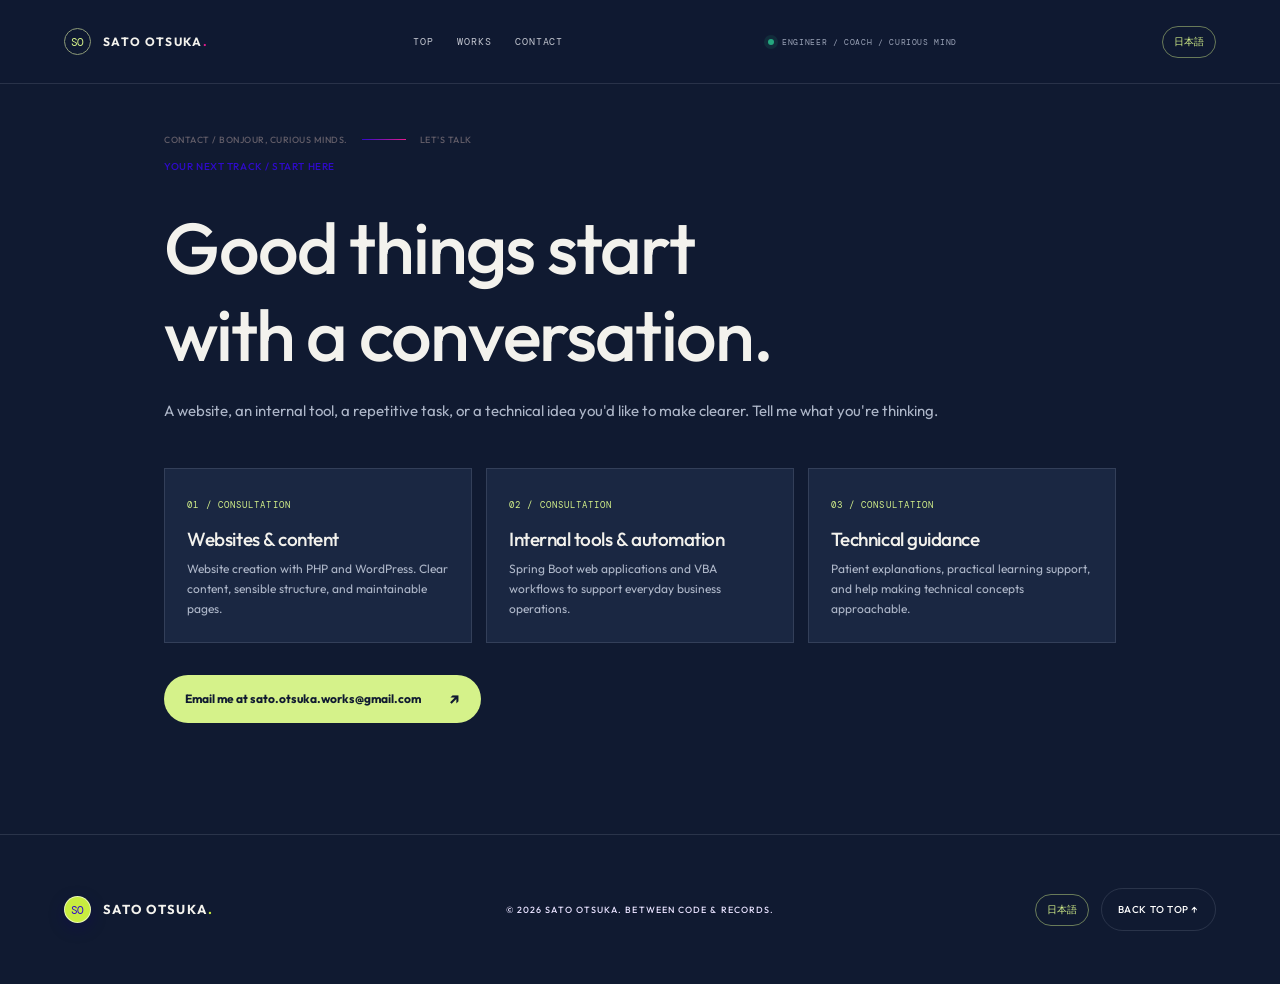
==== commit b0aca3d1: "newest" ====
--- a/contact.html
+++ b/contact.html
@@ -1 +1,44 @@
-<!DOCTYPE html><html lang="ja"><head><meta charset="UTF-8"><meta name="viewport" content="width=device-width, initial-scale=1.0"><meta name="theme-color" content="#111212"><meta name="description" content="SATO OTSUKAへのお問い合わせ。"><title>CONTACT — SATO OTSUKA</title><link rel="preconnect" href="https://fonts.googleapis.com"><link rel="preconnect" href="https://fonts.gstatic.com" crossorigin><link href="https://fonts.googleapis.com/css2?family=Outfit:wght@300;400;500;600;700&family=DM+Mono:wght@400;500&family=Manrope:wght@400;500;600;700;800&family=Noto+Sans+JP:wght@300;400;500;600;700&display=swap" rel="stylesheet"><link rel="stylesheet" href="style.css"><script src="script.js" defer></script><link rel="icon" type="image/svg+xml" href="favicon.svg"></head><body class="subpage" id="top"><header class="topbar"><a class="brand" href="index.html"><span class="brand-icon" aria-hidden="true">SO</span><span>SATO OTSUKA<span class="brand-dot">.</span></span></a><nav aria-label="メインナビゲーション"><a href="index.html#top">TOP</a><a href="works.html">WORKS</a><a href="contact.html" aria-current="page">CONTACT</a></nav><a class="availability" href="contact.html"><i></i> AVAILABLE FOR WORK</a><button class="menu-toggle" aria-label="メニューを開く" aria-expanded="false"><span></span><span></span></button></header><main><section class="contact-page section-pad"><div class="section-kicker"><span>04 — CONTACT</span><span class="kicker-line"></span><span>お問い合わせ</span></div><p class="eyebrow">HAVE A PROJECT IN MIND?</p><h1>一緒につくりませんか<span class="accent-word">？</span></h1><p class="sub-lead">お仕事のご相談や、ちょっとしたお話もお気軽に。<br>下記メールアドレスからご連絡ください。</p><a class="contact-email" href="mailto:hello@example.com">hello@example.com <span>↗</span></a><small class="contact-note">メールアドレスはご自身のものに変更してください。</small><a class="back-link" href="index.html">← トップページへ戻る</a></section></main><footer><a class="brand" href="index.html"><span class="brand-icon" aria-hidden="true">SO</span><span>SATO OTSUKA<span class="brand-dot">.</span></span></a><p>© <span id="year">2026</span> SATO OTSUKA. BUILT WITH CURIOSITY.</p><a class="back-top" href="#top">BACK TO TOP ↑</a></footer></body></html>
+<!doctype html>
+<html lang="en">
+  <head>
+    <meta charset="UTF-8" />
+    <meta name="viewport" content="width=device-width, initial-scale=1.0" />
+    <meta name="theme-color" content="#101a31" />
+    <meta name="description" content="Get in touch with Sato Otsuka." />
+    <title>CONTACT — SATO OTSUKA</title>
+    <link rel="preconnect" href="https://fonts.googleapis.com" />
+    <link rel="preconnect" href="https://fonts.gstatic.com" crossorigin />
+    <link href="https://fonts.googleapis.com/css2?family=Outfit:wght@300;400;500;600;700&family=DM+Mono:wght@400;500&family=Manrope:wght@400;500;600;700;800&family=Noto+Sans+JP:wght@300;400;500;600;700&display=swap" rel="stylesheet" />
+    <link rel="stylesheet" href="style.css" />
+    <script src="script.js" defer></script>
+    <link rel="icon" type="image/svg+xml" href="favicon.svg" />
+  </head>
+  <body class="subpage" id="top">
+    <header class="topbar">
+      <a class="brand" href="index.html"><span class="brand-icon" aria-hidden="true">SO</span><span>SATO OTSUKA<span class="brand-dot">.</span></span></a>
+      <nav aria-label="Main navigation"><a href="index.html#top">TOP</a><a href="works.html">WORKS</a><a href="contact.html" aria-current="page">CONTACT</a></nav>
+      <a class="availability" href="#contact"><i></i> ENGINEER / COACH / CURIOUS MIND</a>
+      <button class="language-toggle" type="button" aria-label="Switch language">日本語</button>
+      <button class="menu-toggle" aria-label="Open menu" aria-expanded="false"><span></span><span></span></button>
+    </header>
+    <main>
+      <section class="contact-page section-pad" id="contact">
+        <div class="section-kicker"><span>CONTACT / BONJOUR, CURIOUS MINDS.</span><span class="kicker-line"></span><span>LET'S TALK</span></div>
+        <p class="eyebrow">YOUR NEXT TRACK / START HERE</p>
+        <h1>Good things start<br />with a conversation.</h1>
+        <p class="sub-lead">A website, an internal tool, a repetitive task, or a technical idea you'd like to make clearer. Tell me what you're thinking.</p>
+        <div class="contact-services">
+          <article><small>01 / CONSULTATION</small><h2>Websites & content</h2><p>Website creation with PHP and WordPress. Clear content, sensible structure, and maintainable pages.</p></article>
+          <article><small>02 / CONSULTATION</small><h2>Internal tools & automation</h2><p>Spring Boot web applications and VBA workflows to support everyday business operations.</p></article>
+          <article><small>03 / CONSULTATION</small><h2>Technical guidance</h2><p>Patient explanations, practical learning support, and help making technical concepts approachable.</p></article>
+        </div>
+        <a class="button button-light" href="mailto:sato.otsuka.works@gmail.com?subject=Hello%20Sato">Email me at sato.otsuka.works@gmail.com <span>↗</span></a>
+      </section>
+    </main>
+    <footer>
+      <a class="brand" href="index.html"><span class="brand-icon" aria-hidden="true">SO</span><span>SATO OTSUKA<span class="brand-dot">.</span></span></a>
+      <p>© <span id="year">2026</span> SATO OTSUKA. BETWEEN CODE & RECORDS.</p>
+      <div class="language-control"><button class="language-toggle" type="button">日本語</button><a class="back-top" href="#top">BACK TO TOP ↑</a></div>
+    </footer>
+  </body>
+</html>
--- a/style.css
+++ b/style.css
@@ -3369,3 +3369,88 @@
   margin-right: -50vw;
   box-sizing: border-box;
 }
+
+/* Portfolio direction: midnight blue, lime, lavender, and editorial layouts */
+:root {
+  --ink: #101a31;
+  --paper: #101a31;
+  --lime: #d5f28a;
+  --line: rgba(229, 237, 255, .12);
+  --lavender: #c9b9f2;
+}
+body, .subpage { background: #101a31; color: #f3f2ed; }
+.topbar, .subpage .topbar { background: rgba(16, 26, 49, .96); border-bottom: 1px solid var(--line); box-shadow: none; }
+.topbar::after { display:none; }
+.brand-icon { width:27px; height:27px; border:1px solid #8e9c79; border-radius:50%; background:transparent; box-shadow:none; color:var(--lime); font:11px var(--mono); }
+.brand, .subpage .brand, .subpage .topbar nav a, .subpage .availability { color:#f3f2ed; }
+.topbar nav { padding:0; background:none; box-shadow:none; gap:24px; }
+.topbar nav a, .subpage .topbar nav a { padding:0; border-radius:0; background:none; color:#c2c6d0; font:10px var(--mono); }
+.topbar nav a:hover, .subpage .topbar nav a:hover { background:none; color:var(--lime); transform:none; }
+.availability, .subpage .availability { padding:0; border:0; background:none; color:#9ba4b8; font:8px var(--mono); }
+.availability:hover { background:none; }
+.language-toggle { border:1px solid rgba(213,242,138,.45); background:transparent; color:var(--lime); padding:8px 11px; border-radius:999px; font:10px var(--mono); cursor:pointer; }
+.language-control { display:flex; align-items:center; justify-self:end; gap:12px; }
+.hero { min-height:600px; height:calc(100svh - 84px); padding-left:5%; padding-right:5%; }
+.hero-copy { width:47%; }
+.hero h1 { max-width:540px; font-size:clamp(50px,6vw,82px); line-height:1.06; letter-spacing:-.06em; }
+.gradient-text { background:none; color:#f3f2ed; filter:none; }
+.hero-art { right:5%; width:45%; height:72%; border-radius:2px; background:radial-gradient(ellipse at 55% 50%, #263651, #101a31 70%); }
+.hero-art::before { content:"SIDE A — TECHNICAL MIND, CREATIVE FREQUENCY"; position:absolute; left:8%; bottom:6%; color:#a3abc0; font:8px var(--mono); letter-spacing:.12em; }
+.hero-meta { margin-top:42px; }
+.button-light { background:var(--lime); color:#101a31; border-radius:999px; }
+.intro { background:#101a31; }
+.works { background:#101a31; }
+.work-visual { border-radius:0; }
+.visual-blue, .visual-pink, .visual-green { background:#c6b8ed; }
+.work-detail-panel { border-color:var(--line); }
+.skills { background:var(--lavender); color:#141a2b; }
+.skills .section-kicker, .skills .skills-note, .skills .skill-level, .skills .timeline p { color:#454159; }
+.skill-card { background:#eee8fa; }
+.skill-card-primary { border-color:#b9a8e9; }
+.skill-card-secondary { border-color:#afc772; }
+.skill-card-tertiary { border-color:#e4d178; }
+.contact { background:#101a31; }
+.contact-page { max-width:1220px; }
+.subpage .sub-hero { padding-top:68px; }
+.subpage .sub-hero h1, .subpage .contact-page h1 { color:#f3f2ed; font-size:clamp(44px,6vw,72px); }
+.subpage .sub-lead { color:#aeb7c9; }
+.works-list { grid-template-columns:repeat(3,minmax(0,1fr)); gap:22px; }
+.works-list-card { color:#f3f2ed; padding:16px; background:#1a2742; }
+.works-list-card .work-info { padding:18px 2px 4px; }
+.works-list-card .work-info p { color:#aeb7c9; }
+.tracklist { padding-top:30px; padding-bottom:70px; }
+.tracklist article { display:grid; grid-template-columns:35px 36px 1fr 220px; align-items:center; gap:14px; padding:20px 0; border-bottom:1px solid var(--line); }
+.tracklist article>b, .tracklist article>small { color:#9ba4b8; font:9px var(--mono); letter-spacing:.1em; }
+.track-swatch { width:30px; height:30px; background:var(--lavender); }
+.tracklist article:nth-of-type(2) .track-swatch { background:var(--lime); }
+.tracklist article:nth-of-type(3) .track-swatch { background:#f0dc91; }
+.tracklist h2 { margin:0 0 4px; font-size:18px; }
+.tracklist p { margin:0; color:#aeb7c9; font-size:12px; }
+.contact-services { display:grid; grid-template-columns:repeat(3,1fr); gap:14px; margin:42px 0 32px; }
+.contact-services article { padding:22px; background:#1a2742; border:1px solid var(--line); }
+.contact-services small { color:var(--lime); font:9px var(--mono); letter-spacing:.12em; }
+.contact-services h2 { margin:12px 0 8px; font-size:19px; }
+.contact-services p { margin:0; color:#aeb7c9; font-size:12px; line-height:1.7; }
+footer { background:#101a31; border-top:1px solid var(--line); }
+footer::before, footer::after { display:none; }
+footer .back-top { border-color:var(--line); border-radius:999px; }
+footer .back-top:hover { background:var(--lime); color:#101a31; }
+@media(max-width:800px) {
+  .hero { min-height:780px; height:auto; display:block; padding-top:64px; }
+  .hero-copy { width:100%; }
+  .hero-art { position:relative; inset:auto; width:100%; height:330px; margin-top:30px; }
+  .hero-index { display:none; }
+  .works-list, .contact-services { grid-template-columns:1fr; }
+  .tracklist article { grid-template-columns:28px 32px 1fr; }
+  .tracklist article>small { grid-column:3; }
+}
+@media(max-width:600px) {
+  .topbar { gap:10px; }
+  .topbar nav { background:#101a31; }
+  .availability { display:none; }
+  .language-toggle { padding:7px 9px; }
+  .hero h1 { font-size:clamp(43px,12vw,62px); }
+  .language-control { gap:7px; }
+  footer .language-control { grid-column:2; grid-row:1; }
+  footer .back-top { padding:9px 11px; }
+}
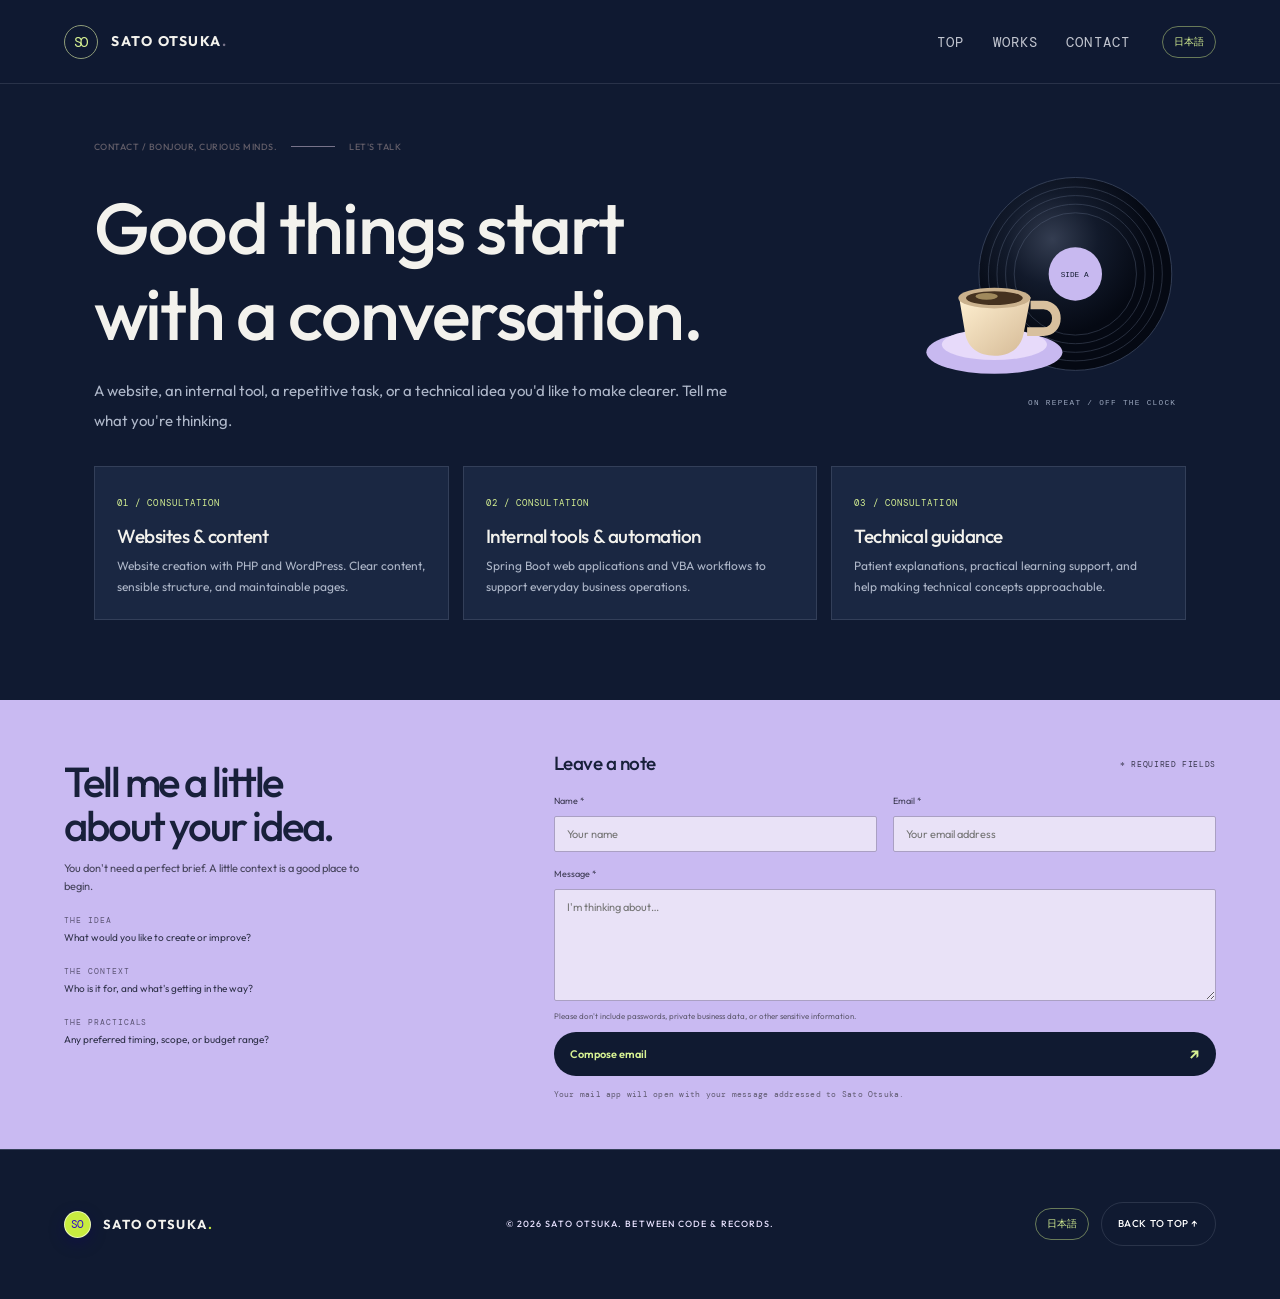
==== commit 10290107: "newest" ====
--- a/contact.html
+++ b/contact.html
@@ -9,30 +9,68 @@
     <link rel="preconnect" href="https://fonts.googleapis.com" />
     <link rel="preconnect" href="https://fonts.gstatic.com" crossorigin />
     <link href="https://fonts.googleapis.com/css2?family=Outfit:wght@300;400;500;600;700&family=DM+Mono:wght@400;500&family=Manrope:wght@400;500;600;700;800&family=Noto+Sans+JP:wght@300;400;500;600;700&display=swap" rel="stylesheet" />
-    <link rel="stylesheet" href="style.css" />
-    <script src="script.js" defer></script>
+    <link rel="stylesheet" href="style.css?v=portfolio-v18" />
+    <script src="script.js?v=portfolio-v18" defer></script>
     <link rel="icon" type="image/svg+xml" href="favicon.svg" />
   </head>
   <body class="subpage" id="top">
+    <div class="loader" aria-hidden="true">
+      <div class="loader-mark">SO<span>.</span></div>
+      <div class="loader-line"><i></i></div>
+      <p>MY PORTFOLIO</p>
+    </div>
     <header class="topbar">
       <a class="brand" href="index.html"><span class="brand-icon" aria-hidden="true">SO</span><span>SATO OTSUKA<span class="brand-dot">.</span></span></a>
       <nav aria-label="Main navigation"><a href="index.html#top">TOP</a><a href="works.html">WORKS</a><a href="contact.html" aria-current="page">CONTACT</a></nav>
-      <a class="availability" href="#contact"><i></i> ENGINEER / COACH / CURIOUS MIND</a>
       <button class="language-toggle" type="button" aria-label="Switch language">日本語</button>
       <button class="menu-toggle" aria-label="Open menu" aria-expanded="false"><span></span><span></span></button>
     </header>
     <main>
       <section class="contact-page section-pad" id="contact">
         <div class="section-kicker"><span>CONTACT / BONJOUR, CURIOUS MINDS.</span><span class="kicker-line"></span><span>LET'S TALK</span></div>
-        <p class="eyebrow">YOUR NEXT TRACK / START HERE</p>
         <h1>Good things start<br />with a conversation.</h1>
         <p class="sub-lead">A website, an internal tool, a repetitive task, or a technical idea you'd like to make clearer. Tell me what you're thinking.</p>
+        <div class="contact-art" aria-hidden="true">
+          <svg viewBox="0 0 360 300" role="presentation">
+            <defs><radialGradient id="contact-disc" cx="38%" cy="32%"><stop stop-color="#343d51"/><stop offset=".48" stop-color="#121a2b"/><stop offset="1" stop-color="#050913"/></radialGradient><linearGradient id="cup" x1="0" y1="0" x2="1" y2="1"><stop stop-color="#fff0d1"/><stop offset="1" stop-color="#d4b995"/></linearGradient></defs>
+            <circle cx="228" cy="130" r="112" fill="url(#contact-disc)" stroke="#39445d"/>
+            <g fill="none" stroke="#65718b" opacity=".42"><circle cx="228" cy="130" r="101"/><circle cx="228" cy="130" r="91"/><circle cx="228" cy="130" r="81"/><circle cx="228" cy="130" r="71"/></g>
+            <circle cx="228" cy="130" r="31" fill="#c8b9f0"/><text x="211" y="134" fill="#151d32" font-family="monospace" font-size="9">SIDE A</text>
+            <ellipse cx="134" cy="221" rx="79" ry="25" fill="#c8b9f0"/>
+            <ellipse cx="134" cy="212" rx="61" ry="18" fill="#e7dafa"/>
+            <path d="M93 157h83l-8 42c-3 17-16 26-34 26s-31-9-34-26z" fill="url(#cup)"/>
+            <path d="M176 166h15c20 0 20 31 0 31h-19" fill="none" stroke="#d8c09e" stroke-width="10"/>
+            <ellipse cx="134" cy="158" rx="42" ry="12" fill="#cab18d"/>
+            <ellipse cx="134" cy="158" rx="33" ry="8" fill="#44311f"/>
+            <ellipse cx="125" cy="156" rx="13" ry="4" fill="#b8a06c" opacity=".8"/>
+            <text x="173" y="282" fill="#9aa6bd" font-family="monospace" font-size="9" letter-spacing="1.5">ON REPEAT / OFF THE CLOCK</text>
+          </svg>
+        </div>
         <div class="contact-services">
           <article><small>01 / CONSULTATION</small><h2>Websites & content</h2><p>Website creation with PHP and WordPress. Clear content, sensible structure, and maintainable pages.</p></article>
           <article><small>02 / CONSULTATION</small><h2>Internal tools & automation</h2><p>Spring Boot web applications and VBA workflows to support everyday business operations.</p></article>
           <article><small>03 / CONSULTATION</small><h2>Technical guidance</h2><p>Patient explanations, practical learning support, and help making technical concepts approachable.</p></article>
         </div>
-        <a class="button button-light" href="mailto:sato.otsuka.works@gmail.com?subject=Hello%20Sato">Email me at sato.otsuka.works@gmail.com <span>↗</span></a>
+      </section>
+      <section class="contact-note-section section-pad">
+        <div class="contact-note-copy">
+          <h2>Tell me a little<br />about your idea.</h2>
+          <p>You don't need a perfect brief. A little context is a good place to begin.</p>
+          <small>THE IDEA</small><p>What would you like to create or improve?</p>
+          <small>THE CONTEXT</small><p>Who is it for, and what's getting in the way?</p>
+          <small>THE PRACTICALS</small><p>Any preferred timing, scope, or budget range?</p>
+        </div>
+        <form class="contact-form" id="contact-form">
+          <div class="form-heading"><h2>Leave a note</h2><small>* REQUIRED FIELDS</small></div>
+          <div class="form-fields">
+            <label>Name *<input name="name" autocomplete="name" placeholder="Your name" required /></label>
+            <label>Email *<input name="email" type="email" autocomplete="email" placeholder="Your email address" required /></label>
+          </div>
+          <label>Message *<textarea name="message" rows="5" placeholder="I'm thinking about…" required></textarea></label>
+          <p class="form-privacy">Please don't include passwords, private business data, or other sensitive information.</p>
+          <button class="form-submit" type="submit">Compose email <span>↗</span></button>
+          <small class="form-note">Your mail app will open with your message addressed to Sato Otsuka.</small>
+        </form>
       </section>
     </main>
     <footer>
@@ -40,5 +78,14 @@
       <p>© <span id="year">2026</span> SATO OTSUKA. BETWEEN CODE & RECORDS.</p>
       <div class="language-control"><button class="language-toggle" type="button">日本語</button><a class="back-top" href="#top">BACK TO TOP ↑</a></div>
     </footer>
+    <script>
+      document.querySelector("#contact-form")?.addEventListener("submit", (event) => {
+        event.preventDefault();
+        const form = new FormData(event.currentTarget);
+        const subject = `Portfolio inquiry from ${form.get("name")}`;
+        const body = `Name: ${form.get("name")}\nEmail: ${form.get("email")}\n\n${form.get("message")}`;
+        window.location.href = `mailto:sato.otsuka.works@gmail.com?subject=${encodeURIComponent(subject)}&body=${encodeURIComponent(body)}`;
+      });
+    </script>
   </body>
 </html>
--- a/style.css
+++ b/style.css
@@ -756,11 +756,6 @@
   letter-spacing: -0.08em;
 }
 
-.window-star {
-  color: #ea3c7a;
-  margin-left: 8px;
-}
-
 .visual-rings {
   position: absolute;
   inset: 0;
@@ -1009,14 +1004,6 @@
   transform: translate(-50%, -50%);
 }
 
-.contact-spark {
-  position: absolute;
-  right: 12%;
-  top: 20%;
-  font-size: 60px;
-  color: #a2ba5b;
-  opacity: 0.7;
-}
 
 footer {
   min-height: 88px;
@@ -1301,12 +1288,6 @@
 
   .contact h2 {
     font-size: 36px;
-  }
-
-  .contact-spark {
-    right: 7%;
-    top: 10%;
-    font-size: 38px;
   }
 
   footer {
@@ -1838,9 +1819,6 @@
 .contact .button:hover {
   background: var(--klein);
 }
-.contact-spark {
-  color: var(--fuchsia);
-}
 footer {
   background: var(--klein);
   color: #fff;
@@ -2372,11 +2350,9 @@
   }
 }
 
-/* Compact layout, image-ready hero, and bold display type */
+/* Compact layout and display type */
 :root {
   --display: "Outfit", "Noto Sans JP", sans-serif;
-  /* Replace this path with the hero image you add to your project. */
-  --hero-image: url("images/hero.jpg");
 }
 
 h1,
@@ -2397,18 +2373,6 @@
   min-height: 510px;
   height: min(68svh, 680px);
   background-color: #f8f7f0;
-  background-image:
-    linear-gradient(
-      90deg,
-      #f8f7f0f2 0%,
-      #f8f7f0d9 38%,
-      #f8f7f066 72%,
-      #f8f7f033 100%
-    ),
-    var(--hero-image);
-  background-position: center, center;
-  background-size: cover;
-  background-repeat: no-repeat;
 }
 .hero-copy {
   width: 62%;
@@ -3374,9 +3338,10 @@
 :root {
   --ink: #101a31;
   --paper: #101a31;
-  --lime: #d5f28a;
+  --lime: #d7f293;
   --line: rgba(229, 237, 255, .12);
-  --lavender: #c9b9f2;
+  --lavender: #c9baf2;
+  --night-panel: #1a2742;
 }
 body, .subpage { background: #101a31; color: #f3f2ed; }
 .topbar, .subpage .topbar { background: rgba(16, 26, 49, .96); border-bottom: 1px solid var(--line); box-shadow: none; }
@@ -3390,32 +3355,48 @@
 .availability:hover { background:none; }
 .language-toggle { border:1px solid rgba(213,242,138,.45); background:transparent; color:var(--lime); padding:8px 11px; border-radius:999px; font:10px var(--mono); cursor:pointer; }
 .language-control { display:flex; align-items:center; justify-self:end; gap:12px; }
-.hero { min-height:600px; height:calc(100svh - 84px); padding-left:5%; padding-right:5%; }
-.hero-copy { width:47%; }
+.hero { min-height:600px; height:calc(100svh - 84px); max-height:790px; padding:0 5%; }
+.hero-grid { display:none; }
+.hero-copy { width:46%; }
 .hero h1 { max-width:540px; font-size:clamp(50px,6vw,82px); line-height:1.06; letter-spacing:-.06em; }
 .gradient-text { background:none; color:#f3f2ed; filter:none; }
-.hero-art { right:5%; width:45%; height:72%; border-radius:2px; background:radial-gradient(ellipse at 55% 50%, #263651, #101a31 70%); }
-.hero-art::before { content:"SIDE A — TECHNICAL MIND, CREATIVE FREQUENCY"; position:absolute; left:8%; bottom:6%; color:#a3abc0; font:8px var(--mono); letter-spacing:.12em; }
+.hero-visual { position:absolute; right:5%; top:50%; width:48%; max-width:650px; aspect-ratio:1.42; transform:translateY(-50%); background:#111b31; box-shadow:0 28px 60px #02081766; }
+.record-still-life { display:block; width:100%; height:100%; }
 .hero-meta { margin-top:42px; }
 .button-light { background:var(--lime); color:#101a31; border-radius:999px; }
-.intro { background:#101a31; }
+.ticker-band { min-height:54px; display:flex; align-items:center; justify-content:space-between; gap:18px; padding:0 5%; background:var(--lime); color:#24314a; font:9px var(--mono); letter-spacing:.1em; text-transform:uppercase; }
+.intro { background:var(--lavender); color:#171a2a; }
+.intro .section-kicker, .intro .kicker-line, .intro .intro-text, .intro .intro-text p, .intro .stats small, .intro .stats p { color:#4e4a63; }
+.intro .kicker-line { background:#8e83ab; }
+.intro .accent-word { color:#465a22; }
+.intro .arrow-link { color:#202844; border-color:#74708a; }
+.intro .stats { border-color:#81799b; }
+.intro .stats > div { border-color:#81799b; }
+.intro .stats strong { color:#18203a; }
 .works { background:#101a31; }
 .work-visual { border-radius:0; }
-.visual-blue, .visual-pink, .visual-green { background:#c6b8ed; }
+.visual-blue, .visual-pink, .visual-green { background:#c8b9f1; }
 .work-detail-panel { border-color:var(--line); }
-.skills { background:var(--lavender); color:#141a2b; }
-.skills .section-kicker, .skills .skills-note, .skills .skill-level, .skills .timeline p { color:#454159; }
-.skill-card { background:#eee8fa; }
-.skill-card-primary { border-color:#b9a8e9; }
-.skill-card-secondary { border-color:#afc772; }
-.skill-card-tertiary { border-color:#e4d178; }
-.contact { background:#101a31; }
+.skills { background:#101a31; color:#f3f2ed; }
+.skills .section-kicker, .skills .skills-note, .skills .skill-level, .skills .timeline p { color:#aeb7c9; }
+.skill-card { background:#1a2742; }
+.skill-card-primary, .skill-card-secondary, .skill-card-tertiary { border-color:var(--line); }
+.contact { background:var(--lavender); color:#18203a; }
+.contact .section-kicker { color:#59618a; }
+.contact .kicker-line { background:#8e83ab; }
+.contact .eyebrow { color:#5c5576; }
+.contact h2 { color:#18203a; }
+.contact-inner > p:not(.eyebrow) { color:#45435b; }
+.contact-inner small { color:#5c5576; }
+.contact-glow { display:none; }
+.contact .button { background:#101a31; color:var(--lime); }
+.contact .button:hover { background:#1a2742; }
 .contact-page { max-width:1220px; }
 .subpage .sub-hero { padding-top:68px; }
 .subpage .sub-hero h1, .subpage .contact-page h1 { color:#f3f2ed; font-size:clamp(44px,6vw,72px); }
 .subpage .sub-lead { color:#aeb7c9; }
 .works-list { grid-template-columns:repeat(3,minmax(0,1fr)); gap:22px; }
-.works-list-card { color:#f3f2ed; padding:16px; background:#1a2742; }
+.works-list-card { color:#f3f2ed; padding:12px; background:var(--night-panel); }
 .works-list-card .work-info { padding:18px 2px 4px; }
 .works-list-card .work-info p { color:#aeb7c9; }
 .tracklist { padding-top:30px; padding-bottom:70px; }
@@ -3427,7 +3408,7 @@
 .tracklist h2 { margin:0 0 4px; font-size:18px; }
 .tracklist p { margin:0; color:#aeb7c9; font-size:12px; }
 .contact-services { display:grid; grid-template-columns:repeat(3,1fr); gap:14px; margin:42px 0 32px; }
-.contact-services article { padding:22px; background:#1a2742; border:1px solid var(--line); }
+.contact-services article { padding:22px; background:var(--night-panel); border:1px solid var(--line); }
 .contact-services small { color:var(--lime); font:9px var(--mono); letter-spacing:.12em; }
 .contact-services h2 { margin:12px 0 8px; font-size:19px; }
 .contact-services p { margin:0; color:#aeb7c9; font-size:12px; line-height:1.7; }
@@ -3436,10 +3417,11 @@
 footer .back-top { border-color:var(--line); border-radius:999px; }
 footer .back-top:hover { background:var(--lime); color:#101a31; }
 @media(max-width:800px) {
-  .hero { min-height:780px; height:auto; display:block; padding-top:64px; }
+  .hero { min-height:820px; height:auto; display:block; padding-top:64px; }
   .hero-copy { width:100%; }
-  .hero-art { position:relative; inset:auto; width:100%; height:330px; margin-top:30px; }
+  .hero-visual { position:relative; inset:auto; display:block; width:100%; margin-top:34px; transform:none; }
   .hero-index { display:none; }
+  .ticker-band { flex-wrap:wrap; justify-content:center; padding:14px 5%; }
   .works-list, .contact-services { grid-template-columns:1fr; }
   .tracklist article { grid-template-columns:28px 32px 1fr; }
   .tracklist article>small { grid-column:3; }
@@ -3450,7 +3432,1020 @@
   .availability { display:none; }
   .language-toggle { padding:7px 9px; }
   .hero h1 { font-size:clamp(43px,12vw,62px); }
+  .hero { min-height:0; padding-bottom:44px; }
+  .hero-visual { width:calc(100% + 4vw); margin-left:-2vw; }
+  .ticker-band { font-size:8px; gap:10px 18px; }
   .language-control { gap:7px; }
   footer .language-control { grid-column:2; grid-row:1; }
   footer .back-top { padding:9px 11px; }
 }
+
+/* Album, dashboard and coffee still lifes drawn as site-native artwork */
+.hero { background-color:#101a31; background-image:none; color:#f3f2ed; }
+.hero::before { display:none; }
+.hero .hero-lead, .hero .eyebrow, .hero .hero-meta, .hero .hero-index { color:#aeb7c9; }
+.hero .gradient-text { background:none; color:#f3f2ed; filter:none; -webkit-text-fill-color:#f3f2ed; }
+.hero .text-link { color:#d4d8e0; }
+.hero .text-link span, .hero .hero-meta b { color:var(--lime); }
+.hero .meta-rule { background:#5b6579; }
+.hero .hero-copy { width:46%; }
+.hero .button-light { background:var(--lime); color:#101a31; }
+.hero .button-light:hover { background:#e3f7b0; }
+.topbar::after, .topbar::before { display:none; }
+.topbar { position:sticky; }
+.topbar .availability { position:absolute; left:50%; transform:translateX(-50%); white-space:nowrap; }
+.topbar nav { margin-left:auto; }
+.intro.section-pad, .works.section-pad, .skills.section-pad { padding:78px 5%; }
+.intro-layout { margin-top:36px; }
+.intro .stats { margin-top:32px; }
+.works .section-heading { display:flex; align-items:end; justify-content:space-between; gap:20px; }
+.works .section-heading h2 { max-width:570px; }
+.works .section-heading p { max-width:270px; color:#aeb7c9; }
+.works .work-showcase { grid-template-columns:1fr; margin-top:18px; }
+.works .work-carousel-stage { height:auto; display:grid; grid-template-columns:repeat(2,minmax(0,1fr)); gap:18px; overflow:visible; perspective:none; }
+.works .work-carousel-stage::before, .works .work-carousel-stage::after { display:none; }
+.works .work-carousel-stage .orbit-card { position:relative; inset:auto; display:block; width:auto; padding:12px; visibility:visible; opacity:1; transform:none; background:var(--night-panel); box-shadow:none; transition:none; }
+.works .work-carousel-stage .orbit-card:nth-child(3) { display:none; }
+.works .work-carousel-stage .orbit-card .work-visual { aspect-ratio:1.42; border:0; box-shadow:none; }
+.works .work-carousel-stage .orbit-card .work-info { display:flex; min-height:112px; padding:14px 2px 4px; gap:12px; }
+.works .work-carousel-stage .work-info h3 { color:#f3f2ed; font-size:17px; }
+.works .work-carousel-stage .work-info p { max-width:100%; color:#aeb7c9; font-size:11px; line-height:1.65; }
+.works .work-carousel-stage .tags span { background:#101a31; color:#d8def0; font-size:8px; }
+.works .carousel-controls, .works .work-detail-panel { display:none; }
+.work-visual { position:relative; overflow:hidden; }
+.visual-blue { background:#eee0a3; }
+.visual-pink { background:#c8b9f1; }
+.visual-green { background:#d7f293; }
+.visual-orbit { width:49%; height:49%; left:50%; top:50%; border:0; border-radius:50%; transform:translate(-50%,-50%); background:repeating-radial-gradient(circle at center,#101a31 0 2px,#1c2942 3px 5px,#0d1528 6px 8px); box-shadow:0 15px 24px #050b18aa; }
+.visual-orbit::after { content:""; position:absolute; inset:39%; border-radius:50%; background:#d7f293; }
+.visual-shape.shape-a { width:42%; height:65%; left:8%; top:18%; background:#c8b9f1; transform:rotate(-8deg); box-shadow:0 12px 25px #0b102255; }
+.visual-shape.shape-a { border-radius:0; }
+.visual-shape.shape-a::after { content:""; position:absolute; inset:16%; border:1px solid #a99acb; border-radius:50%; box-shadow:0 0 0 9px #c8b9f188,0 0 0 10px #a99acb55,0 0 0 20px #c8b9f188,0 0 0 21px #a99acb44; }
+.visual-shape.shape-b { display:none; }
+.visual-window { width:78%; height:68%; left:11%; top:16%; border-radius:1px; background:#f5f2ec; box-shadow:0 12px 24px #0b102244; transform:rotate(-3deg); }
+.work-visual:hover .visual-window { transform:rotate(0); }
+.window-bar { height:16px; padding-left:7px; background:#25334d; }
+.window-bar i { width:4px; height:4px; background:#d7f293; }
+.window-content { inset:16px 0 0; display:flex; padding:0; background:#f8f7f2; }
+.screen-sidebar { flex:0 0 20%; padding:10% 5%; background:#243b50; }
+.screen-sidebar i { display:block; height:3px; margin:0 0 9px; background:#9aab9d; opacity:.8; }
+.screen-workspace { flex:1; min-width:0; padding:7% 6%; }
+.screen-workspace>b { display:block; margin-bottom:7%; color:#1b263c; font:600 clamp(8px,1vw,13px) var(--sans); }
+.screen-table { display:grid; grid-template-columns:1.2fr 1fr 1fr; gap:5px; }
+.screen-table i { height:10px; background:#e3e8e4; }
+.screen-table i:nth-child(3n+1) { background:#cdd8d2; }
+.visual-rings { inset:12% auto auto 50%; width:54%; height:78%; transform:translateX(-50%); border:9px solid #f5f0e3; border-radius:24px; background:#17233a; box-shadow:0 12px 24px #0b102244; }
+.visual-rings i { display:block; position:relative; left:12%; width:76%; height:8px; margin-top:17%; background:#c8b9f1; border-radius:8px; }
+.visual-rings i:nth-child(2) { background:#d7f293; width:52%; }
+.visual-rings i:nth-child(3) { background:#eee0a3; width:65%; }
+.visual-caption { position:absolute; left:13px; bottom:12px; z-index:2; color:#17213a; font:8px var(--mono); letter-spacing:.12em; }
+.visual-number { z-index:2; color:#17213a; }
+.open-icon { z-index:2; color:#17213a; }
+.subpage .sub-hero { padding:55px 5% 22px; }
+.subpage .sub-hero h1 { max-width:650px; }
+.collection-art { position:relative; height:430px; margin:0 5% 40px; padding:0; overflow:hidden; background:#101a31; }
+.collection-disc { position:absolute; z-index:2; top:50%; left:50%; width:clamp(360px,36vw,430px); aspect-ratio:1; transform:translate(-50%,-50%); border-radius:50%; background:repeating-radial-gradient(circle at center,#151d30 0 3px,#263047 4px 6px,#111a2e 7px 9px); box-shadow:0 20px 50px #02081799; }
+.collection-disc::after { content:"SIDE A"; position:absolute; inset:39%; display:grid; place-items:center; border-radius:50%; background:var(--lavender); color:#17213a; font:10px var(--mono); }
+.collection-card { position:absolute; width:260px; height:205px; padding:15px; box-shadow:0 18px 30px #050a18aa; display:flex; flex-direction:column; gap:10px; color:#15213a; }
+.collection-card small, .collection-card>span { font:8px var(--mono); letter-spacing:.1em; }
+.collection-card strong { font-size:23px; line-height:1.05; letter-spacing:-.04em; }
+.collection-card-report { z-index:1; top:82px; left:18%; background:#eee0a3; transform:rotate(-9deg); }
+.collection-card-system { z-index:3; top:42px; left:calc(50% - 130px); background:var(--lavender); transform:rotate(-3deg); }
+.collection-card-app { z-index:1; top:100px; right:18%; background:var(--lime); transform:rotate(8deg); }
+.page-lines { height:50px; padding-top:9px; background:linear-gradient(90deg,#465e50 0 22%,#fff 22%); position:relative; overflow:hidden; }
+.page-lines::before { content:""; position:absolute; inset:0 0 auto; height:8px; background:radial-gradient(circle at 7px 4px,#92a3bc 0 2px,transparent 2.5px),radial-gradient(circle at 14px 4px,#92a3bc 0 2px,transparent 2.5px),radial-gradient(circle at 21px 4px,#92a3bc 0 2px,transparent 2.5px),#e1e5eb; }
+.page-lines i { display:block; height:7px; margin:6px 7px 0 27%; background:#e4e9e5; }
+.system-ui { display:grid; grid-template-columns:1fr 1fr; gap:6px; height:60px; padding:9px; background:#f6f5ef; }
+.system-ui i { background:#e1e5e2; }
+.system-ui i:first-child { grid-row:span 2; background:#32445b; }
+.app-ui { display:flex; align-items:end; gap:8px; height:55px; padding:8px; background:#f7f4e9; }
+.app-ui i { width:20%; height:40%; background:#c8b9f1; }
+.app-ui i:nth-child(2) { height:75%; background:#24324b; }
+.app-ui i:nth-child(3) { height:58%; background:#94aa61; }
+.tracklist { background:#101a31; }
+.contact-page { position:relative; padding:55px 5% 70px; }
+.contact-page .section-kicker, .contact-page>.eyebrow, .contact-page>h1, .contact-page>.sub-lead { position:relative; z-index:1; max-width:58%; }
+.contact-art { position:absolute; right:5%; top:78px; width:310px; }
+.contact-art svg { width:100%; height:auto; }
+.contact-services { position:relative; z-index:1; grid-template-columns:repeat(3,minmax(0,1fr)); margin-top:45px; }
+.contact-page>.button { position:relative; z-index:1; }
+.track-detail { display:grid; grid-template-columns:.9fr 1.1fr; gap:9%; align-items:center; background:var(--lavender); color:#18203a; padding:54px 5%; }
+.track-detail .eyebrow { color:#59618a; }
+.track-detail h2 { max-width:450px; margin:12px 0; font-size:clamp(26px,3vw,38px); line-height:1.12; letter-spacing:-.045em; }
+.track-detail-copy>p:last-child { max-width:470px; margin-bottom:0; color:#45435b; line-height:1.65; font-size:12px; }
+.track-detail-facts { margin:0; }
+.track-detail-facts div { display:grid; grid-template-columns:120px 1fr; gap:16px; padding:14px 0; border-bottom:1px solid #84799f66; }
+.track-detail-facts div:first-child { border-top:1px solid #84799f66; }
+.track-detail-facts dt { color:#5c5576; font:8px var(--mono); letter-spacing:.1em; }
+.track-detail-facts dd { margin:0; color:#282b43; font-size:11px; }
+.contact-page { padding-bottom:48px; }
+.contact-services { margin-top:30px; }
+.contact-note-section { display:grid; grid-template-columns:.75fr 1.25fr; gap:8%; padding:48px 5%; background:var(--lavender); color:#18203a; }
+.contact-note-copy h2 { margin:12px 0; font-size:clamp(30px,4vw,42px); line-height:1.05; letter-spacing:-.05em; }
+.contact-note-copy>p { max-width:310px; color:#45435b; font-size:11px; line-height:1.6; }
+.contact-note-copy>small { display:block; margin-top:20px; color:#5c5576; font:8px var(--mono); letter-spacing:.12em; }
+.contact-note-copy>small+p { margin:5px 0 0; font-size:10px; color:#30324a; }
+.contact-form { padding:4px 0 0; }
+.form-heading { display:flex; justify-content:space-between; align-items:center; margin-bottom:18px; }
+.form-heading h2 { margin:0; font-size:19px; }
+.form-heading small, .contact-form>label, .form-fields label { color:#3a3850; font-size:9px; }
+.form-heading small { font:8px var(--mono); letter-spacing:.08em; }
+.form-fields { display:grid; grid-template-columns:1fr 1fr; gap:16px; }
+.form-fields label, .contact-form>label { display:grid; gap:7px; }
+.contact-form input, .contact-form textarea { width:100%; border:1px solid #aaa0c3; border-radius:2px; padding:10px 12px; background:#e9e2f7; color:#1d2540; font:11px var(--sans); }
+.contact-form textarea { resize:vertical; min-height:112px; }
+.contact-form>label { margin-top:14px; }
+.form-privacy, .form-note { color:#5f5a70; font-size:8px; }
+.form-submit { width:100%; display:flex; justify-content:space-between; align-items:center; margin-top:9px; border:0; border-radius:999px; padding:12px 16px; background:#101a31; color:var(--lime); font:600 11px var(--sans); cursor:pointer; }
+.form-submit:hover { background:#1a2742; }
+.form-submit span { font-size:16px; }
+.form-note { display:block; margin-top:11px; font-family:var(--mono); letter-spacing:.03em; }
+@media(max-width:800px) {
+  .track-detail { grid-template-columns:1fr; gap:25px; }
+  .contact-note-section { grid-template-columns:1fr; gap:25px; }
+  .hero .hero-copy { width:100%; }
+  .topbar .availability { display:none; }
+  .hero-visual { width:48%; }
+  .collection-art { height:330px; margin-left:5%; margin-right:5%; }
+  .collection-card { width:220px; height:178px; }
+  .collection-card-system { left:calc(50% - 110px); }
+  .collection-disc { width:300px; }
+  .contact-art { width:230px; right:2%; top:120px; opacity:.82; }
+  .contact-page .section-kicker, .contact-page>.eyebrow, .contact-page>h1, .contact-page>.sub-lead { max-width:64%; }
+}
+@media(max-width:600px) {
+  .topbar .language-toggle { order:3; }
+  .works .section-heading { display:block; }
+  .works .section-heading p { margin-top:8px; }
+  .works .work-carousel-stage { grid-template-columns:1fr; }
+  .works .work-carousel-stage .orbit-card:nth-child(3) { display:block; }
+  .intro.section-pad, .works.section-pad, .skills.section-pad { padding:58px 6%; }
+  .ticker-band { justify-content:flex-start; }
+  .collection-art { height:270px; margin-bottom:25px; }
+  .collection-disc { width:230px; left:56%; }
+  .collection-card { width:164px; height:152px; padding:10px; gap:7px; }
+  .collection-card strong { font-size:17px; }
+  .collection-card-report { left:-5px; top:72px; }
+  .collection-card-system { left:calc(50% - 82px); top:42px; }
+  .collection-card-app { right:-6px; top:90px; }
+  .contact-page .section-kicker, .contact-page>.eyebrow, .contact-page>h1, .contact-page>.sub-lead { max-width:100%; }
+  .contact-art { position:relative; right:auto; top:auto; width:230px; margin:-8px auto 20px; }
+  .contact-services { grid-template-columns:1fr; margin-top:18px; }
+  .form-fields { grid-template-columns:1fr; }
+  footer { grid-template-columns:1fr; gap:14px; }
+  footer .brand { grid-column:1; grid-row:auto; }
+  footer p { grid-column:1; grid-row:auto; }
+  footer .language-control { grid-column:1; grid-row:auto; justify-self:start; }
+  footer .back-top { white-space:nowrap; }
+  footer .language-toggle { min-width:72px; white-space:nowrap; }
+}
+
+/* Return to the original upward loader exit. */
+.loader {
+  background: #101111;
+  transition:
+    transform 0.8s cubic-bezier(0.76, 0, 0.24, 1),
+    visibility 0.8s;
+}
+
+.loader.done {
+  transform: translateY(-100%);
+  visibility: hidden;
+}
+
+/* Match the reference layout for the home page's about and skills sections. */
+.ticker-band {
+  min-height: 7px;
+  height: 7px;
+  padding: 0;
+  overflow: hidden;
+  background: linear-gradient(
+    90deg,
+    #d7f293 0 25%,
+    #5bc5b6 25% 51%,
+    #e51b8e 51% 77%,
+    #f26b3a 77% 100%
+  );
+  font-size: 0;
+}
+.intro.section-pad {
+  padding: 66px 4% 38px;
+}
+.intro .section-kicker {
+  color: #4e4a63;
+}
+.intro-layout {
+  grid-template-columns: 1.25fr 0.75fr;
+  align-items: end;
+  gap: 8%;
+  margin-top: 36px;
+}
+.intro h2 {
+  max-width: 680px;
+  font-size: clamp(40px, 5vw, 62px);
+  line-height: 1.12;
+  font-weight: 700;
+  letter-spacing: -0.065em;
+}
+.intro h2 .accent-word {
+  color: #e51b8e;
+}
+.intro-text {
+  max-width: 390px;
+  color: #4e4a63;
+  font-size: 13px;
+  line-height: 2.1;
+}
+.intro-text strong {
+  color: #171a2a;
+}
+.intro .arrow-link {
+  color: #171a2a;
+  border-color: #81799b;
+}
+.intro .stats {
+  display: grid;
+  grid-template-columns: repeat(3, minmax(120px, 1fr)) minmax(150px, auto);
+  align-items: end;
+  gap: 24px;
+  margin-top: 28px;
+  padding-top: 25px;
+  border-color: #81799b;
+}
+.intro .stats > div {
+  border: 0;
+}
+.intro .stats strong {
+  color: #18203a;
+  font-size: 36px;
+  font-weight: 500;
+}
+.intro .stats small,
+.intro .stats > p {
+  color: #5b5770;
+}
+.intro .stats > p {
+  justify-self: end;
+}
+.skills.section-pad {
+  padding: 58px 3% 70px;
+}
+.skills-layout {
+  grid-template-columns: minmax(0, 0.8fr) minmax(0, 1.2fr);
+  gap: 7%;
+  margin-top: 32px;
+}
+.skills h2 {
+  position: static;
+  font-size: clamp(38px, 5vw, 64px);
+  line-height: 1.22;
+  letter-spacing: -0.065em;
+}
+.skills h2 .accent-word {
+  color: #3210c8;
+}
+.skills .skills-note {
+  margin: 0 0 18px;
+  color: #aeb7c9;
+  font-size: 13px;
+}
+.skills-content {
+  display: block;
+}
+.skill-list {
+  grid-template-columns: repeat(2, minmax(0, 1fr));
+  gap: 10px;
+}
+.skill-card {
+  min-height: 142px;
+  padding: 16px 15px;
+  border: 1px solid #34415a;
+  border-top-width: 4px;
+  border-radius: 11px;
+  background: #1a2742;
+  box-shadow: none;
+}
+.skill-card-primary { border-top-color: #34415a; }
+.skill-card-secondary { border-top-color: #34415a; }
+.skill-card-tertiary {
+  grid-column: 1 / -1;
+  border-top-color: #34415a;
+}
+.skill-card .skill-category {
+  color: #777083;
+  font-size: 9px;
+  letter-spacing: 0.07em;
+}
+.skill-card .skill-level {
+  padding: 5px 9px;
+  background: #e1f3ed;
+  color: #a4b5c7;
+  font-size: 9px;
+}
+.skill-card h3 {
+  margin: 13px 0 11px;
+  color: #292438;
+  font-size: 15px;
+}
+.skill-tags { gap: 6px; }
+.skill-tags span {
+  padding: 6px 9px;
+  border-radius: 6px;
+  background: #f0eaff;
+  color: #3210c8;
+  font-size: 10px;
+}
+.skill-card-secondary .skill-tags span {
+  background: #fff0f8;
+  color: #bc176e;
+}
+.skill-card-tertiary .skill-tags span {
+  background: #fff0e8;
+  color: #b84922;
+}
+.skills .timeline-title {
+  margin-top: 34px;
+  padding-bottom: 12px;
+  border-color: var(--line);
+  color: #f3f2ed;
+}
+.skills .timeline > div {
+  border-color: var(--line);
+}
+.skills .timeline time {
+  color: #aeb7c9;
+}
+.skills .timeline p {
+  color: #aeb7c9;
+}
+@media (max-width: 800px) {
+  .intro.section-pad { padding: 58px 6% 34px; }
+  .intro-layout { grid-template-columns: 1fr 0.8fr; gap: 5%; }
+  .intro .stats { grid-template-columns: repeat(3, minmax(0, 1fr)); }
+  .intro .stats > p { grid-column: 1 / -1; justify-self: start; }
+  .skills.section-pad { padding: 58px 5% 64px; }
+  .skills-layout { grid-template-columns: minmax(0, 0.8fr) minmax(0, 1.2fr); gap: 5%; }
+}
+@media (max-width: 600px) {
+  .intro-layout,
+  .skills-layout { grid-template-columns: 1fr; }
+  .intro-layout { gap: 24px; }
+  .intro h2 { font-size: clamp(36px, 10vw, 52px); }
+  .intro .stats { grid-template-columns: repeat(2, minmax(0, 1fr)); gap: 20px; }
+  .intro .stats > p { grid-column: auto; justify-self: start; }
+  .skills .skill-list { grid-template-columns: 1fr; }
+  .skills .skill-card-tertiary { grid-column: auto; }
+  .skills h2 { position: static; font-size: clamp(38px, 10vw, 52px); }
+}
+
+/* Final home-page lower-section composition from the supplied reference. */
+.intro-layout {
+  grid-template-columns: minmax(0, 1fr) minmax(0, 1fr);
+  align-items: start;
+  gap: 6%;
+  margin-top: 28px;
+}
+.intro-copy h2 {
+  max-width: 580px;
+  margin: 0 0 23px;
+  color: #18203a;
+  font-size: clamp(38px, 4.2vw, 58px);
+  line-height: 1.04;
+  font-weight: 500;
+  letter-spacing: -0.055em;
+}
+.intro-copy .intro-text {
+  max-width: 570px;
+  color: #30324a;
+  font-size: 13px;
+  line-height: 1.7;
+}
+.intro-copy .intro-text p { margin: 0 0 18px; }
+.liner-notes {
+  padding-top: 0;
+}
+.liner-notes article {
+  display: grid;
+  grid-template-columns: 22px minmax(0, 1fr);
+  gap: 12px;
+  padding: 16px 0 19px;
+  border-top: 1px solid #84799f80;
+}
+.liner-notes article:first-child { padding-top: 18px; }
+.liner-notes article > span {
+  color: #5c5576;
+  font: 9px var(--mono);
+  letter-spacing: .08em;
+}
+.liner-notes h3 {
+  margin: 0 0 8px;
+  color: #18203a;
+  font-size: clamp(17px, 1.7vw, 23px);
+  line-height: 1.25;
+  font-weight: 500;
+  letter-spacing: -.035em;
+}
+.liner-notes p {
+  margin: 0;
+  color: #30324a;
+  font-size: 12px;
+  line-height: 1.55;
+}
+.rotation-grid {
+  display: grid;
+  grid-template-columns: repeat(3, minmax(0, 1fr));
+  align-items: start;
+  gap: 4%;
+  margin-top: 34px;
+}
+.rotation-column {
+  min-width: 0;
+  color: #f3f2ed;
+}
+.rotation-column h2 {
+  margin: 0 0 15px;
+  color: #f3f2ed;
+  font-size: clamp(20px, 2.1vw, 29px);
+  font-weight: 500;
+  line-height: 1.1;
+  letter-spacing: -.045em;
+}
+.rotation-column p {
+  margin: 0 0 14px;
+  color: #aeb7c9;
+  font-size: 12px;
+  line-height: 1.55;
+}
+.rotation-column > small,
+.rotation-coffee > div > small {
+  display: block;
+  margin: 16px 0 0;
+  color: #929bb0;
+  font: 8px var(--mono);
+  letter-spacing: .1em;
+}
+.rotation-column > small.rotation-accent { color: #c8b9f1; }
+.rotation-column > small.rotation-blue { color: #8daee9; }
+.rotation-coffee {
+  position: relative;
+  display: grid;
+  grid-template-columns: minmax(0, 1fr) minmax(95px, 38%);
+  align-items: center;
+  gap: 8px;
+  min-height: 190px;
+  margin-top: -24px;
+  padding: 18px;
+  background: #1a2742;
+}
+.rotation-coffee > div > small {
+  margin: 0 0 10px;
+  color: #d2bd70;
+}
+.rotation-coffee h2 {
+  margin-bottom: 12px;
+  font-size: clamp(17px, 1.8vw, 24px);
+}
+.rotation-coffee p {
+  margin: 0;
+  font-size: 11px;
+}
+.coffee-illustration {
+  display: block;
+  width: 100%;
+  max-width: 150px;
+  justify-self: end;
+  overflow: visible;
+}
+@media (max-width: 800px) {
+  .rotation-grid { grid-template-columns: repeat(2, minmax(0, 1fr)); gap: 28px 5%; }
+  .rotation-coffee { grid-column: 1 / -1; margin-top: 0; }
+}
+@media (max-width: 600px) {
+  .intro-layout { grid-template-columns: 1fr; gap: 20px; }
+  .liner-notes { margin-top: 2px; }
+  .rotation-grid { grid-template-columns: 1fr; gap: 28px; }
+  .rotation-coffee { grid-column: auto; margin-top: 0; min-height: 185px; }
+}
+.contact {
+  min-height: 300px;
+  padding-top: 38px;
+  padding-bottom: 38px;
+  background: #101a31;
+  color: #f3f2ed;
+}
+.contact .section-kicker { color: var(--lime); }
+.contact .kicker-line { background: var(--lime); }
+.contact-inner {
+  display: grid;
+  grid-template-columns: minmax(0, 1fr) auto;
+  align-items: center;
+  gap: 10px 32px;
+  padding: 24px 0 12px;
+  text-align: left;
+}
+.contact h2 {
+  grid-column: 1;
+  margin: 0;
+  color: #f3f2ed;
+  font-size: clamp(40px, 5vw, 62px);
+  line-height: 1.05;
+  letter-spacing: -.055em;
+}
+.contact-inner > p:not(.eyebrow) {
+  grid-column: 1;
+  margin: 0;
+  color: #aeb7c9;
+  font-size: 13px;
+}
+.contact .button {
+  grid-column: 2;
+  grid-row: 1 / span 2;
+  align-self: center;
+  background: var(--lime);
+  color: #101a31;
+}
+.contact .button:hover { background: #e3f7b0; }
+.contact-glow { display: none; }
+.works .section-kicker,
+.intro .section-kicker,
+.skills .section-kicker { gap: 0; }
+.works .section-kicker,
+.skills .section-kicker { color: var(--lime); }
+.intro .section-kicker { color: #647548; }
+.works .section-kicker > span:last-child { color: #909bb2; }
+.works .section-kicker .kicker-line,
+.intro .section-kicker .kicker-line,
+.skills .section-kicker .kicker-line { display: none; }
+.works .section-kicker > span:last-child { margin-left: auto; text-align: right; }
+.intro .section-kicker > span:last-child,
+.skills .section-kicker > span:last-child { display: none; }
+@media (max-width: 600px) {
+  .contact-inner { grid-template-columns: 1fr; gap: 16px; }
+  .contact h2,
+  .contact-inner > p:not(.eyebrow),
+  .contact .button { grid-column: 1; grid-row: auto; }
+  .contact .button { justify-self: start; }
+}
+
+/* Neutralize the former fuchsia, tangerine, and aqua accents site-wide. */
+:root {
+  --fuchsia: #77738a;
+  --tangerine: #77738a;
+  --aquamarine: #858b91;
+}
+.brand-dot,
+.loader-mark span,
+.eyebrow-line,
+.text-link span,
+.hero-meta b,
+.label-bottom span,
+.art-cross,
+.intro h2 .accent-word,
+.intro .accent-word,
+.stats strong span,
+.skill-items i,
+.contact .kicker-line,
+.detail-number,
+.rotation-column > small.rotation-accent {
+  color: #77738a;
+  background-color: transparent;
+}
+.availability {
+  border-color: #80838a;
+  background: #f1f0ed;
+  color: #555963;
+}
+.availability:hover { background: #e7e6e2; }
+.hero::before,
+.works::before,
+.ticker-band {
+  background: linear-gradient(90deg, #77738a, #858b91, #77738a, #77738a);
+}
+.hero .gradient-text,
+.gradient-text {
+  background-image: linear-gradient(100deg, #4e5260, #77738a 55%, #77738a);
+}
+.chrome-sphere {
+  background: radial-gradient(ellipse at 32% 24%, #f4f1e8 0 6%, #b8b4aa 18%, #85838a 42%, #525565 70%, #41485c 100%);
+  box-shadow: inset -24px -28px 44px #34384999, inset 12px 8px 20px #fff9, 0 28px 65px #34384933;
+}
+.orbit-two { border-color: #77738a55; }
+.kicker-line { background: #77738a; }
+.works::before { opacity: .75; }
+.contact {
+  background: linear-gradient(115deg, #d8d8d2 0%, #d8d8d2 38%, #c9cbc9 72%, #bfc2c3 100%);
+}
+.contact .button,
+.button-light:hover { background: #555963; }
+.skill-card-secondary,
+.skill-card-tertiary { border-top-color: #77738a; }
+.skill-card-secondary .skill-tags span,
+.skill-card-tertiary .skill-tags span { background: #eeedeb; color: #555963; }
+.skill-card-secondary .skill-level,
+.skill-card-tertiary .skill-level { background: #e8e8e4; color: #555963; }
+.work-carousel-stage::before {
+  background: radial-gradient(ellipse at 50% 52%, #77738a18, #858b9112 43%, transparent 72%);
+}
+.visual-pink { background: linear-gradient(135deg, #77738a, #a7a4ad 55%, #d2d0d1); }
+.visual-blue { background: #b9bec2; }
+.visual-green { background: #c7c9bd; }
+.hero .gradient-text {
+  background: none;
+  color: #c8c9ce;
+  -webkit-text-fill-color: #c8c9ce;
+  filter: none;
+  text-shadow: none;
+}
+.contact {
+  background: #20283a;
+  filter: none;
+}
+.contact::before,
+.contact::after,
+.contact-glow { display: none !important; }
+.loader-mark span { color: var(--lime) !important; }
+.contact h2,
+.contact-inner > p:not(.eyebrow) { text-shadow: none; }
+
+/* Home page composition matched to the supplied visual reference. */
+:root {
+  --paper: #101a31;
+  --lime: #d7f293;
+  --lavender: #c9baf2;
+  --night-panel: #1a2742;
+  --line: rgba(229, 237, 255, .12);
+}
+.works.section-pad,
+.skills.section-pad,
+.contact.section-pad { padding: 58px 3.7%; }
+.works {
+  background: #101a31;
+  color: #f3f2ed;
+}
+.works .section-kicker {
+  display: flex;
+  justify-content: space-between;
+  color: #d7f293;
+  font: 10px var(--mono);
+  letter-spacing: .08em;
+}
+.works .section-kicker .kicker-line { display: none; }
+.works .section-kicker span:last-child { color: #929bb0; }
+.works .section-heading {
+  display: flex;
+  align-items: end;
+  justify-content: space-between;
+  gap: 28px;
+  margin: 18px 0 28px;
+}
+.works .section-heading h2 {
+  max-width: 680px;
+  color: #f3f2ed;
+  font-size: clamp(38px, 4.2vw, 58px);
+  line-height: 1.02;
+  letter-spacing: -.055em;
+}
+.works .section-heading p {
+  order: 2;
+  max-width: 340px;
+  margin: 0 0 4px;
+  color: #aeb7c9;
+  font-size: 13px;
+}
+.works .work-showcase {
+  display: block;
+  max-width: none;
+  margin: 0;
+}
+.works .work-carousel-stage {
+  display: grid;
+  grid-template-columns: repeat(2, minmax(0, 1fr));
+  gap: 18px;
+  height: auto;
+  overflow: visible;
+  perspective: none;
+}
+.works .work-carousel-stage::before,
+.works .work-carousel-stage::after { display: none; }
+.works .work-carousel-stage .orbit-card,
+.works .work-carousel-stage .orbit-card:nth-child(3) {
+  position: relative;
+  inset: auto;
+  display: flex;
+  width: auto;
+  min-width: 0;
+  min-height: 300px;
+  padding: 18px;
+  gap: 5%;
+  align-items: center;
+  visibility: visible;
+  opacity: 1;
+  transform: none;
+  border-radius: 0;
+  background: #1a2742;
+  color: #f3f2ed;
+  box-shadow: none;
+}
+.works .work-carousel-stage .orbit-card .work-visual {
+  flex: 0 0 57%;
+  width: 57%;
+  height: auto;
+  aspect-ratio: 1 / 1;
+}
+.works .work-carousel-stage .orbit-card .work-info {
+  display: flex;
+  min-width: 0;
+  min-height: 0;
+  flex: 1;
+  padding: 0;
+  justify-content: center;
+  gap: 20px;
+}
+.works .work-carousel-stage .work-info h3,
+.works .work-carousel-stage .work-info h3 a { color: #f3f2ed; font-size: clamp(17px, 2vw, 26px); line-height: 1.15; }
+.works .work-carousel-stage .work-info p { color: #aeb7c9; font-size: 12px; line-height: 1.55; }
+.works .work-carousel-stage .tags span { padding: 0; background: none; color: #d7f293; font: 9px var(--mono); }
+.works .visual-caption { left: 12px; bottom: 12px; color: #18203a; }
+.works .visual-number,
+.works .open-icon { display: none; }
+.works .carousel-controls,
+.works .work-detail-panel { display: none; }
+.works .all-works {
+  display: block;
+  width: max-content;
+  margin: 26px 0 0 auto;
+  padding: 14px 22px;
+  border: 1px solid #34415a;
+  border-radius: 999px;
+  background: transparent;
+  color: #f3f2ed;
+  font-size: 12px;
+}
+.works .all-works span { color: #d7f293; }
+.intro.section-pad {
+  padding: 58px 3.7% 54px;
+  background: #c9baf2;
+  color: #18203a;
+}
+.intro .section-kicker { color: #343752; font: 10px var(--mono); }
+.intro .section-kicker .kicker-line { display: none; }
+.intro-layout { grid-template-columns: minmax(0, 1fr) minmax(0, 1fr); gap: 6%; }
+.intro-copy h2 { color: #18203a; }
+.intro-copy .intro-text, .intro-copy .intro-text p { color: #30324a; }
+.liner-notes article { border-color: #84799f66; }
+.liner-notes article > span, .liner-notes h3, .liner-notes p { color: #30324a; }
+.skills.section-pad { background: #101a31; color: #f3f2ed; padding-top: 58px; padding-bottom: 62px; }
+.skills .section-kicker { color: #d7f293; font: 10px var(--mono); }
+.skills .section-kicker .kicker-line { display: none; }
+.rotation-grid { margin-top: 0; }
+.rotation-coffee { background: transparent; }
+.rotation-coffee > div > small { color: #d7f293; }
+.rotation-column > small.rotation-accent { color: #c9baf2; }
+.rotation-column > small.rotation-blue { color: #8daee9; }
+.contact.section-pad { min-height: 300px; padding-top: 35px; padding-bottom: 45px; background: #101a31; }
+.contact .section-kicker { color: #d7f293; font: 10px var(--mono); }
+.contact .section-kicker .kicker-line { display: none; }
+.contact .button { background: #d7f293; color: #101a31; }
+.contact .button:hover { background: #c8e785; }
+footer { border-top: 1px solid #34415a; background: #101a31; }
+@media (max-width: 800px) {
+  .works .work-carousel-stage .orbit-card,
+  .works .work-carousel-stage .orbit-card:nth-child(3) { min-height: 250px; padding: 13px; gap: 4%; }
+  .works .work-carousel-stage .orbit-card .work-visual { flex-basis: 52%; width: 52%; }
+}
+@media (max-width: 600px) {
+  .works.section-pad, .skills.section-pad, .contact.section-pad { padding: 48px 6%; }
+  .works .section-kicker span:last-child { display: none; }
+  .works .section-heading { display: block; }
+  .works .section-heading p { margin-top: 12px; }
+  .works .work-carousel-stage { grid-template-columns: 1fr; }
+  .works .work-carousel-stage .orbit-card,
+  .works .work-carousel-stage .orbit-card:nth-child(3) { min-height: 0; padding: 14px; gap: 14px; }
+  .works .work-carousel-stage .orbit-card .work-visual { flex-basis: 46%; width: 46%; aspect-ratio: 1 / 1.12; }
+  .works .work-carousel-stage .orbit-card .work-info { gap: 9px; }
+  .works .work-carousel-stage .work-info h3,
+  .works .work-carousel-stage .work-info h3 a { font-size: 16px; }
+  .works .work-carousel-stage .work-info p { font-size: 10px; }
+  .intro.section-pad { padding: 48px 6%; }
+  .intro-layout { grid-template-columns: 1fr; gap: 20px; }
+  .rotation-grid { grid-template-columns: 1fr; gap: 28px; }
+  .rotation-coffee { grid-column: auto; margin-top: 0; }
+}
+
+/* Give the header navigation more room beside the language switch. */
+.topbar nav {
+  gap: 28px;
+  margin-right: 32px;
+}
+
+.topbar nav a,
+.subpage .topbar nav a {
+  font-size: 14px;
+}
+
+.works-list-card .tags span {
+  white-space: nowrap;
+}
+
+/* Lime focus strip beneath the home hero, matching the reference. */
+.ticker-band {
+  min-height: 64px;
+  height: auto;
+  padding: 0 4%;
+  overflow: visible;
+  display: flex;
+  align-items: center;
+  justify-content: space-between;
+  gap: 24px;
+  background: #d7f293;
+  color: #24314a;
+  font: 12px var(--mono);
+  letter-spacing: 0.08em;
+  text-transform: uppercase;
+}
+
+.ticker-band span {
+  white-space: nowrap;
+}
+
+@media (max-width: 760px) {
+  .ticker-band {
+    min-height: 64px;
+    padding: 14px 5%;
+    justify-content: center;
+    flex-wrap: wrap;
+    gap: 10px 22px;
+    font-size: 10px;
+  }
+}
+
+.topbar .brand {
+  gap: 13px;
+  font-size: 14px;
+}
+
+.topbar .brand-icon {
+  width: 34px;
+  height: 34px;
+  font-size: 14px;
+}
+
+@media (max-width: 600px) {
+  .topbar nav {
+    gap: 22px;
+    margin-right: 0;
+  }
+
+  .topbar nav a,
+  .subpage .topbar nav a {
+    font-size: 15px;
+  }
+
+  .topbar .brand {
+    gap: 10px;
+    font-size: 13px;
+  }
+
+  .topbar .brand-icon {
+    width: 32px;
+    height: 32px;
+    font-size: 13px;
+  }
+}
+
+/* Full-width selectable record carousel on the Works page. */
+.collection-art {
+  position: relative;
+  width: 100%;
+  height: clamp(620px, 76vh, 850px);
+  margin: 0;
+  padding: 0;
+  overflow: hidden;
+  background: radial-gradient(ellipse at 52% 52%, #1b2945 0, #101a31 64%);
+}
+.collection-categories {
+  position: absolute;
+  z-index: 10;
+  top: 24px;
+  left: 5%;
+  display: flex;
+  gap: 10px;
+  align-items: center;
+  color: #aeb7c9;
+  font: 10px var(--mono);
+  letter-spacing: .05em;
+}
+.collection-categories span { padding: 12px 19px; border: 1px solid #34415a; border-radius: 999px; white-space: nowrap; }
+.collection-categories span:first-child { border-color: var(--lime); background: var(--lime); color: #101a31; }
+.works-page .sub-hero { padding: 34px 5% 18px; }
+.works-page .sub-hero h1 { font-size: clamp(36px, 4.5vw, 60px); }
+.collection-stage { position: absolute; inset: 7% 0 9%; perspective: 1200px; }
+.collection-item {
+  position: absolute;
+  top: 50%; left: 50%;
+  width: min(46vw, 760px);
+  height: min(52vw, 650px);
+  max-height: 86%;
+  padding: 0;
+  border: 0;
+  background: transparent;
+  color: #18203a;
+  cursor: pointer;
+  transform: translate(-50%, -50%) scale(.72);
+  transform-origin: center;
+  opacity: 0;
+  transition: transform .7s cubic-bezier(.2,.75,.2,1), opacity .55s ease;
+}
+.collection-item.is-current { z-index: 5; opacity: 1; transform: translate(-50%, -50%) scale(1); }
+.collection-item.is-prev { z-index: 2; opacity: .88; transform: translate(-136%, -50%) scale(.76) rotate(-5deg); }
+.collection-item.is-next { z-index: 2; opacity: .88; transform: translate(36%, -50%) scale(.76) rotate(5deg); }
+.collection-item:focus-visible { outline: 2px solid var(--lime); outline-offset: 8px; }
+.collection-disc {
+  position: absolute;
+  z-index: 0;
+  top: 50%; left: 51%;
+  width: 78%; aspect-ratio: 1;
+  transform: translate(0, -50%);
+  border: 2px solid #414d65;
+  border-radius: 50%;
+  background: repeating-radial-gradient(circle, #151c2c 0 8px, #29334a 9px 10px, #171e2e 11px 19px);
+  box-shadow: 0 25px 60px #050a1890;
+}
+.collection-disc::after {
+  content: "SIDE A";
+  position: absolute;
+  inset: 39%;
+  display: grid;
+  place-items: center;
+  border-radius: 50%;
+  background: var(--lavender);
+  color: #18203a;
+  font: 10px var(--mono);
+  letter-spacing: .1em;
+}
+.collection-card {
+  position: absolute;
+  z-index: 1;
+  top: 4%; left: 0;
+  width: 75%; height: 88%;
+  padding: clamp(22px, 3.2vw, 48px);
+  display: flex;
+  flex-direction: column;
+  gap: clamp(13px, 2vw, 28px);
+  box-shadow: 0 28px 55px #050a18a8;
+  color: #18203a;
+  text-align: left;
+}
+.collection-card small, .collection-card .sleeve-tech { font: 10px var(--mono); letter-spacing: .1em; }
+.collection-card strong { font-size: clamp(38px, 5.6vw, 82px); line-height: .94; letter-spacing: -.065em; }
+.collection-item-web .collection-card { background: #eee0a3; }
+.collection-item-system .collection-card { background: var(--lavender); }
+.collection-item-app .collection-card { background: var(--lime); }
+.collection-card .page-lines { flex: 1; min-height: 120px; width: 100%; height: auto; padding-top: 18px; background: linear-gradient(90deg,#263d52 0 18%,#f8f8f6 18%); box-shadow: 0 12px 24px #0b102233; }
+.collection-card .page-lines::before { height: 18px; background: radial-gradient(circle at 12px 9px,#92a3bc 0 3px,transparent 3.5px),radial-gradient(circle at 22px 9px,#92a3bc 0 3px,transparent 3.5px),radial-gradient(circle at 32px 9px,#92a3bc 0 3px,transparent 3.5px),#e1e5eb; }
+.collection-card .page-lines i { height: 8px; margin: 9px 14px 0 23%; background: #e1e5eb; }
+.collection-card .system-ui { flex: 1; min-height: 120px; height: auto; grid-template-columns: .6fr 1fr 1fr; grid-template-rows: repeat(2,1fr); gap: 8px; padding: 14px; background: #f6f5ef; box-shadow: 0 12px 24px #0b102233; }
+.collection-card .system-ui i:first-child { grid-row: 1 / span 2; }
+.collection-card .app-ui { flex: 1; min-height: 120px; height: auto; justify-content: center; gap: 8%; padding: 18px; background: #f7f4e9; box-shadow: 0 12px 24px #0b102233; }
+.collection-card .app-ui i { width: 17%; height: 46%; border-radius: 10px; }
+.collection-card .app-ui i:nth-child(2) { height: 78%; }
+.collection-status { position: absolute; z-index: 10; right: 5%; bottom: 22px; left: 5%; display: flex; justify-content: space-between; align-items: center; color: var(--lime); font: 11px var(--mono); letter-spacing: .08em; }
+.collection-selected::before { content: "●"; margin-right: 10px; color: var(--lime); }
+.collection-controls { display: flex; align-items: center; gap: 18px; color: #aeb7c9; }
+.collection-controls button { width: 54px; height: 54px; border: 1px solid #34415a; border-radius: 50%; background: transparent; color: var(--lime); font-size: 22px; cursor: pointer; transition: background .2s, color .2s; }
+.collection-controls button:hover { background: var(--lime); color: #101a31; }
+.collection-count { min-width: 58px; text-align: center; }
+.track-detail { background: #101a31; color: #f3f2ed; }
+.track-detail .eyebrow { color: var(--lime); }
+.track-detail h2 { color: #f3f2ed; }
+.track-detail-copy>p:last-child { color: #aeb7c9; }
+.track-detail-facts div, .track-detail-facts div:first-child { border-color: #34415a; }
+.track-detail-facts dt { color: #aeb7c9; }
+.track-detail-facts dd { color: #f3f2ed; }
+@media (max-width: 800px) {
+  .collection-art { height: clamp(570px, 74vh, 700px); }
+  .collection-item { width: 66vw; height: 64vw; }
+  .collection-item.is-prev { transform: translate(-125%, -50%) scale(.72) rotate(-5deg); }
+  .collection-item.is-next { transform: translate(25%, -50%) scale(.72) rotate(5deg); }
+  .collection-card { width: 78%; }
+  .collection-disc { left: 49%; width: 82%; }
+}
+@media (max-width: 600px) {
+  .collection-art { height: 570px; }
+  .collection-categories { top: 16px; left: 5%; right: 5%; gap: 6px; overflow: hidden; }
+  .collection-categories span { padding: 10px 12px; font-size: 8px; }
+  .collection-stage { inset: 10% 0 12%; }
+  .collection-item { width: 82vw; height: 80vw; }
+  .collection-item.is-prev { transform: translate(-118%, -50%) scale(.67) rotate(-6deg); }
+  .collection-item.is-next { transform: translate(18%, -50%) scale(.67) rotate(6deg); }
+  .collection-card { width: 76%; height: 84%; top: 8%; padding: 18px; gap: 12px; }
+  .collection-card strong { font-size: clamp(34px, 10vw, 48px); }
+  .collection-card small, .collection-card .sleeve-tech { font-size: 8px; }
+  .collection-card .page-lines, .collection-card .system-ui, .collection-card .app-ui { min-height: 105px; }
+  .collection-status { bottom: 16px; align-items: flex-end; font-size: 8px; }
+  .collection-controls { gap: 8px; }
+  .collection-controls button { width: 42px; height: 42px; }
+  .collection-count { min-width: 44px; font-size: 8px; }
+  .track-detail { padding: 42px 6%; }
+  .track-detail-facts div { grid-template-columns: 90px 1fr; gap: 10px; }
+}
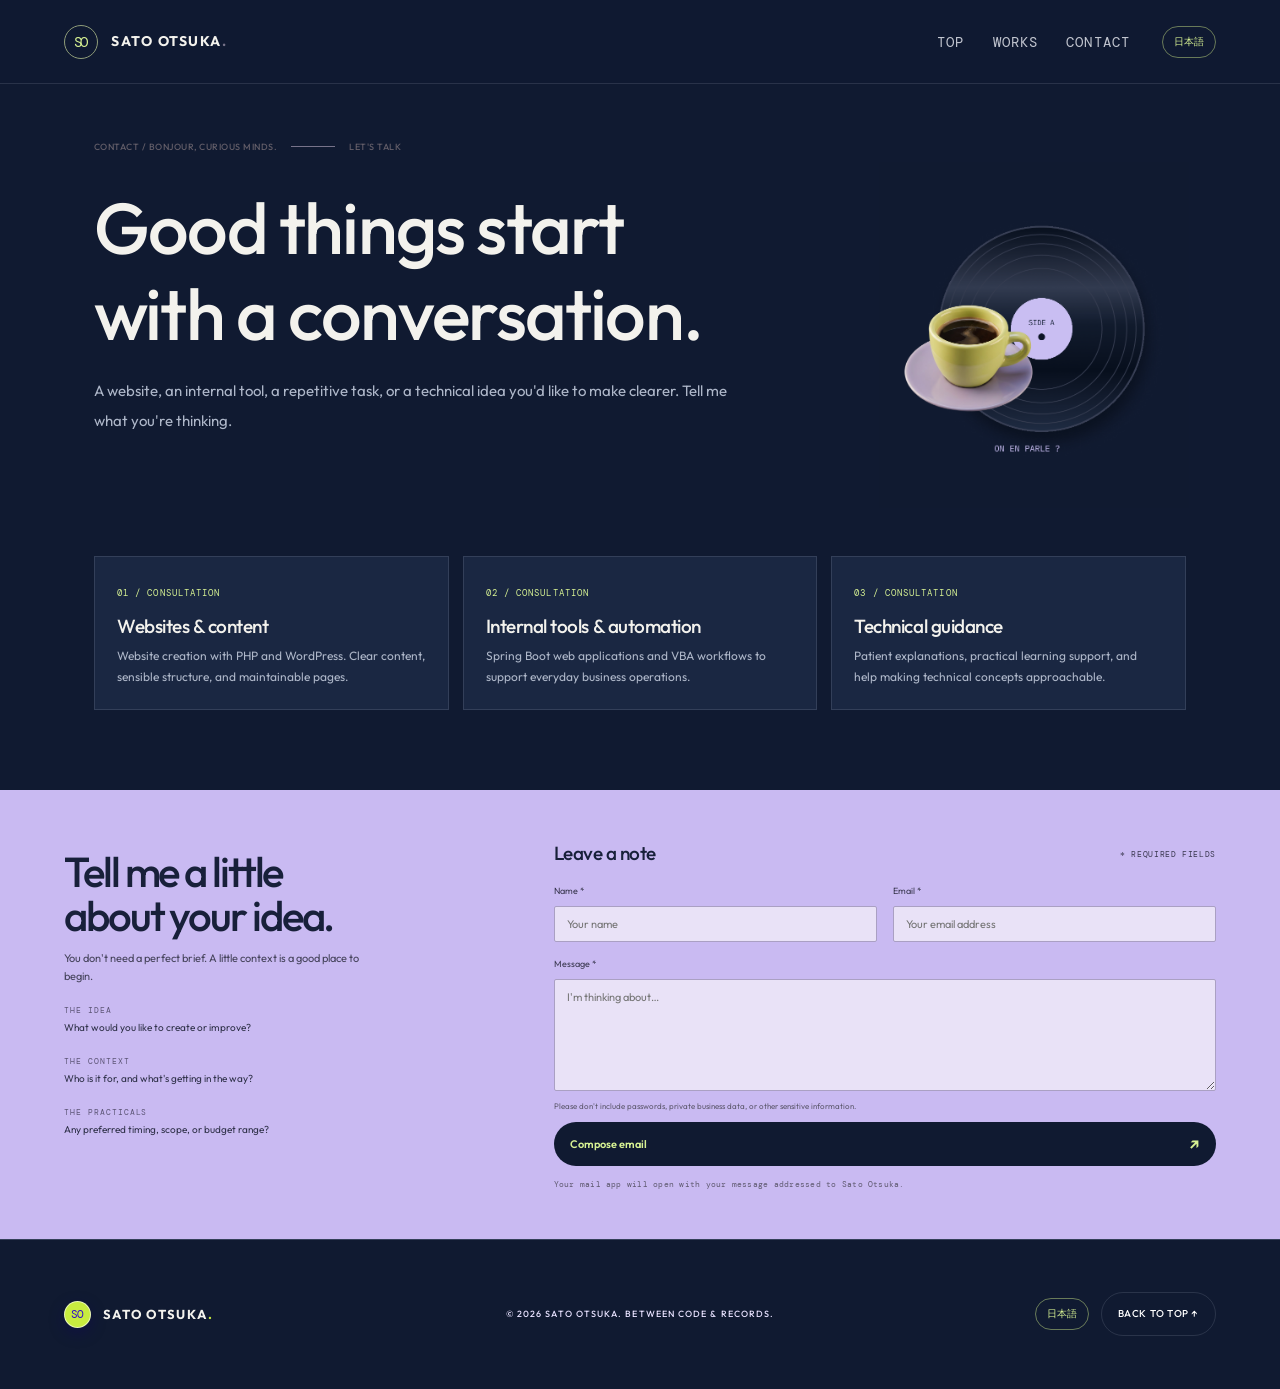
==== commit 7e0be390: "newest" ====
--- a/contact.html
+++ b/contact.html
@@ -31,20 +31,7 @@
         <h1>Good things start<br />with a conversation.</h1>
         <p class="sub-lead">A website, an internal tool, a repetitive task, or a technical idea you'd like to make clearer. Tell me what you're thinking.</p>
         <div class="contact-art" aria-hidden="true">
-          <svg viewBox="0 0 360 300" role="presentation">
-            <defs><radialGradient id="contact-disc" cx="38%" cy="32%"><stop stop-color="#343d51"/><stop offset=".48" stop-color="#121a2b"/><stop offset="1" stop-color="#050913"/></radialGradient><linearGradient id="cup" x1="0" y1="0" x2="1" y2="1"><stop stop-color="#fff0d1"/><stop offset="1" stop-color="#d4b995"/></linearGradient></defs>
-            <circle cx="228" cy="130" r="112" fill="url(#contact-disc)" stroke="#39445d"/>
-            <g fill="none" stroke="#65718b" opacity=".42"><circle cx="228" cy="130" r="101"/><circle cx="228" cy="130" r="91"/><circle cx="228" cy="130" r="81"/><circle cx="228" cy="130" r="71"/></g>
-            <circle cx="228" cy="130" r="31" fill="#c8b9f0"/><text x="211" y="134" fill="#151d32" font-family="monospace" font-size="9">SIDE A</text>
-            <ellipse cx="134" cy="221" rx="79" ry="25" fill="#c8b9f0"/>
-            <ellipse cx="134" cy="212" rx="61" ry="18" fill="#e7dafa"/>
-            <path d="M93 157h83l-8 42c-3 17-16 26-34 26s-31-9-34-26z" fill="url(#cup)"/>
-            <path d="M176 166h15c20 0 20 31 0 31h-19" fill="none" stroke="#d8c09e" stroke-width="10"/>
-            <ellipse cx="134" cy="158" rx="42" ry="12" fill="#cab18d"/>
-            <ellipse cx="134" cy="158" rx="33" ry="8" fill="#44311f"/>
-            <ellipse cx="125" cy="156" rx="13" ry="4" fill="#b8a06c" opacity=".8"/>
-            <text x="173" y="282" fill="#9aa6bd" font-family="monospace" font-size="9" letter-spacing="1.5">ON REPEAT / OFF THE CLOCK</text>
-          </svg>
+          <img src="assets/contact-still-life.png" alt="" />
         </div>
         <div class="contact-services">
           <article><small>01 / CONSULTATION</small><h2>Websites & content</h2><p>Website creation with PHP and WordPress. Clear content, sensible structure, and maintainable pages.</p></article>
--- a/style.css
+++ b/style.css
@@ -3526,8 +3526,8 @@
 .contact-page { position:relative; padding:55px 5% 70px; }
 .contact-page .section-kicker, .contact-page>.eyebrow, .contact-page>h1, .contact-page>.sub-lead { position:relative; z-index:1; max-width:58%; }
 .contact-art { position:absolute; right:5%; top:78px; width:310px; }
-.contact-art svg { width:100%; height:auto; }
-.contact-services { position:relative; z-index:1; grid-template-columns:repeat(3,minmax(0,1fr)); margin-top:45px; }
+.contact-art img { display:block; width:100%; height:auto; }
+.contact-services { position:relative; z-index:1; grid-template-columns:repeat(3,minmax(0,1fr)); margin-top:120px; }
 .contact-page>.button { position:relative; z-index:1; }
 .track-detail { display:grid; grid-template-columns:.9fr 1.1fr; gap:9%; align-items:center; background:var(--lavender); color:#18203a; padding:54px 5%; }
 .track-detail .eyebrow { color:#59618a; }
@@ -3539,7 +3539,7 @@
 .track-detail-facts dt { color:#5c5576; font:8px var(--mono); letter-spacing:.1em; }
 .track-detail-facts dd { margin:0; color:#282b43; font-size:11px; }
 .contact-page { padding-bottom:48px; }
-.contact-services { margin-top:30px; }
+.contact-services { margin-top:120px; }
 .contact-note-section { display:grid; grid-template-columns:.75fr 1.25fr; gap:8%; padding:48px 5%; background:var(--lavender); color:#18203a; }
 .contact-note-copy h2 { margin:12px 0; font-size:clamp(30px,4vw,42px); line-height:1.05; letter-spacing:-.05em; }
 .contact-note-copy>p { max-width:310px; color:#45435b; font-size:11px; line-height:1.6; }
@@ -4266,6 +4266,18 @@
 
 .ticker-band span {
   white-space: nowrap;
+}
+
+.hero-visual {
+  aspect-ratio: 1419 / 1207;
+  background: #101a31;
+}
+
+.record-still-life {
+  display: block;
+  width: 100%;
+  height: 100%;
+  object-fit: cover;
 }
 
 @media (max-width: 760px) {
@@ -4449,3 +4461,155 @@
   .track-detail { padding: 42px 6%; }
   .track-detail-facts div { grid-template-columns: 90px 1fr; gap: 10px; }
 }
+
+/* Keep both hero images in the normal flow on smaller screens. */
+@media (max-width: 800px) {
+  .hero-visual {
+    position: relative;
+    inset: auto;
+    width: min(100%, 520px);
+    max-width: 100%;
+    margin: 34px auto 0;
+    transform: none;
+  }
+
+  .contact-page .section-kicker,
+  .contact-page > h1,
+  .contact-page > .sub-lead {
+    max-width: 100%;
+  }
+
+  .contact-art {
+    position: relative;
+    inset: auto;
+    width: min(100%, 360px);
+    margin: 28px auto 0;
+    opacity: 1;
+  }
+
+  .contact-services {
+    margin-top: 30px;
+  }
+}
+
+@media (max-width: 600px) {
+  .hero-visual {
+    width: 100%;
+    margin-top: 28px;
+  }
+
+  .contact-art {
+    margin-top: 24px;
+  }
+}
+
+/* Mobile navigation follows the dark, lime-accented site palette. */
+@media (max-width: 600px) {
+  .topbar {
+    z-index: 100;
+    height: 68px;
+    padding: 0 5%;
+    gap: 12px;
+    background: #101a31;
+    box-shadow: 0 8px 24px #050a1840;
+  }
+
+  .topbar .brand,
+  .subpage .topbar .brand {
+    color: #f3f2ed;
+  }
+
+  .topbar nav {
+    position: absolute;
+    top: 100%;
+    right: 0;
+    left: 0;
+    display: flex;
+    flex-direction: column;
+    gap: 0;
+    margin: 0;
+    padding: 8px 5% 16px;
+    border: 0;
+    border-top: 1px solid #34415a;
+    border-radius: 0 0 16px 16px;
+    background: #101a31;
+    box-shadow: 0 18px 24px #050a1850;
+    opacity: 0;
+    visibility: hidden;
+    transform: translateY(-8px);
+    transition: opacity 180ms ease, transform 180ms ease, visibility 180ms;
+  }
+
+  .topbar nav.open {
+    opacity: 1;
+    visibility: visible;
+    transform: translateY(0);
+  }
+
+  .topbar nav a,
+  .subpage .topbar nav a {
+    display: block;
+    padding: 15px 12px;
+    border-bottom: 1px solid #34415a;
+    border-radius: 0;
+    color: #f3f2ed;
+    font: 500 12px var(--mono);
+    letter-spacing: 0.12em;
+  }
+
+  .topbar nav a:last-child {
+    border-bottom: 0;
+  }
+
+  .topbar nav a:hover,
+  .subpage .topbar nav a:hover {
+    background: #1a2742;
+    color: var(--lime);
+    transform: none;
+  }
+
+  .menu-toggle {
+    display: flex;
+    width: 42px;
+    height: 42px;
+    flex: 0 0 42px;
+    align-items: center;
+    justify-content: center;
+    gap: 6px;
+    padding: 0;
+    border: 1px solid #34415a;
+    border-radius: 50%;
+    background: #1a2742;
+    cursor: pointer;
+  }
+
+  .menu-toggle span {
+    width: 17px;
+    height: 2px;
+    border-radius: 2px;
+    background: var(--lime);
+    transition: transform 180ms ease;
+  }
+
+  .menu-toggle[aria-expanded="true"] span:first-child {
+    transform: translateY(4px) rotate(45deg);
+  }
+
+  .menu-toggle[aria-expanded="true"] span:last-child {
+    transform: translateY(-4px) rotate(-45deg);
+  }
+
+  .language-toggle {
+    margin-left: auto;
+    border-color: #34415a;
+    background: transparent;
+    color: #f3f2ed;
+  }
+}
+
+@media (prefers-reduced-motion: reduce) {
+  .topbar nav,
+  .menu-toggle span {
+    transition: none;
+  }
+}
